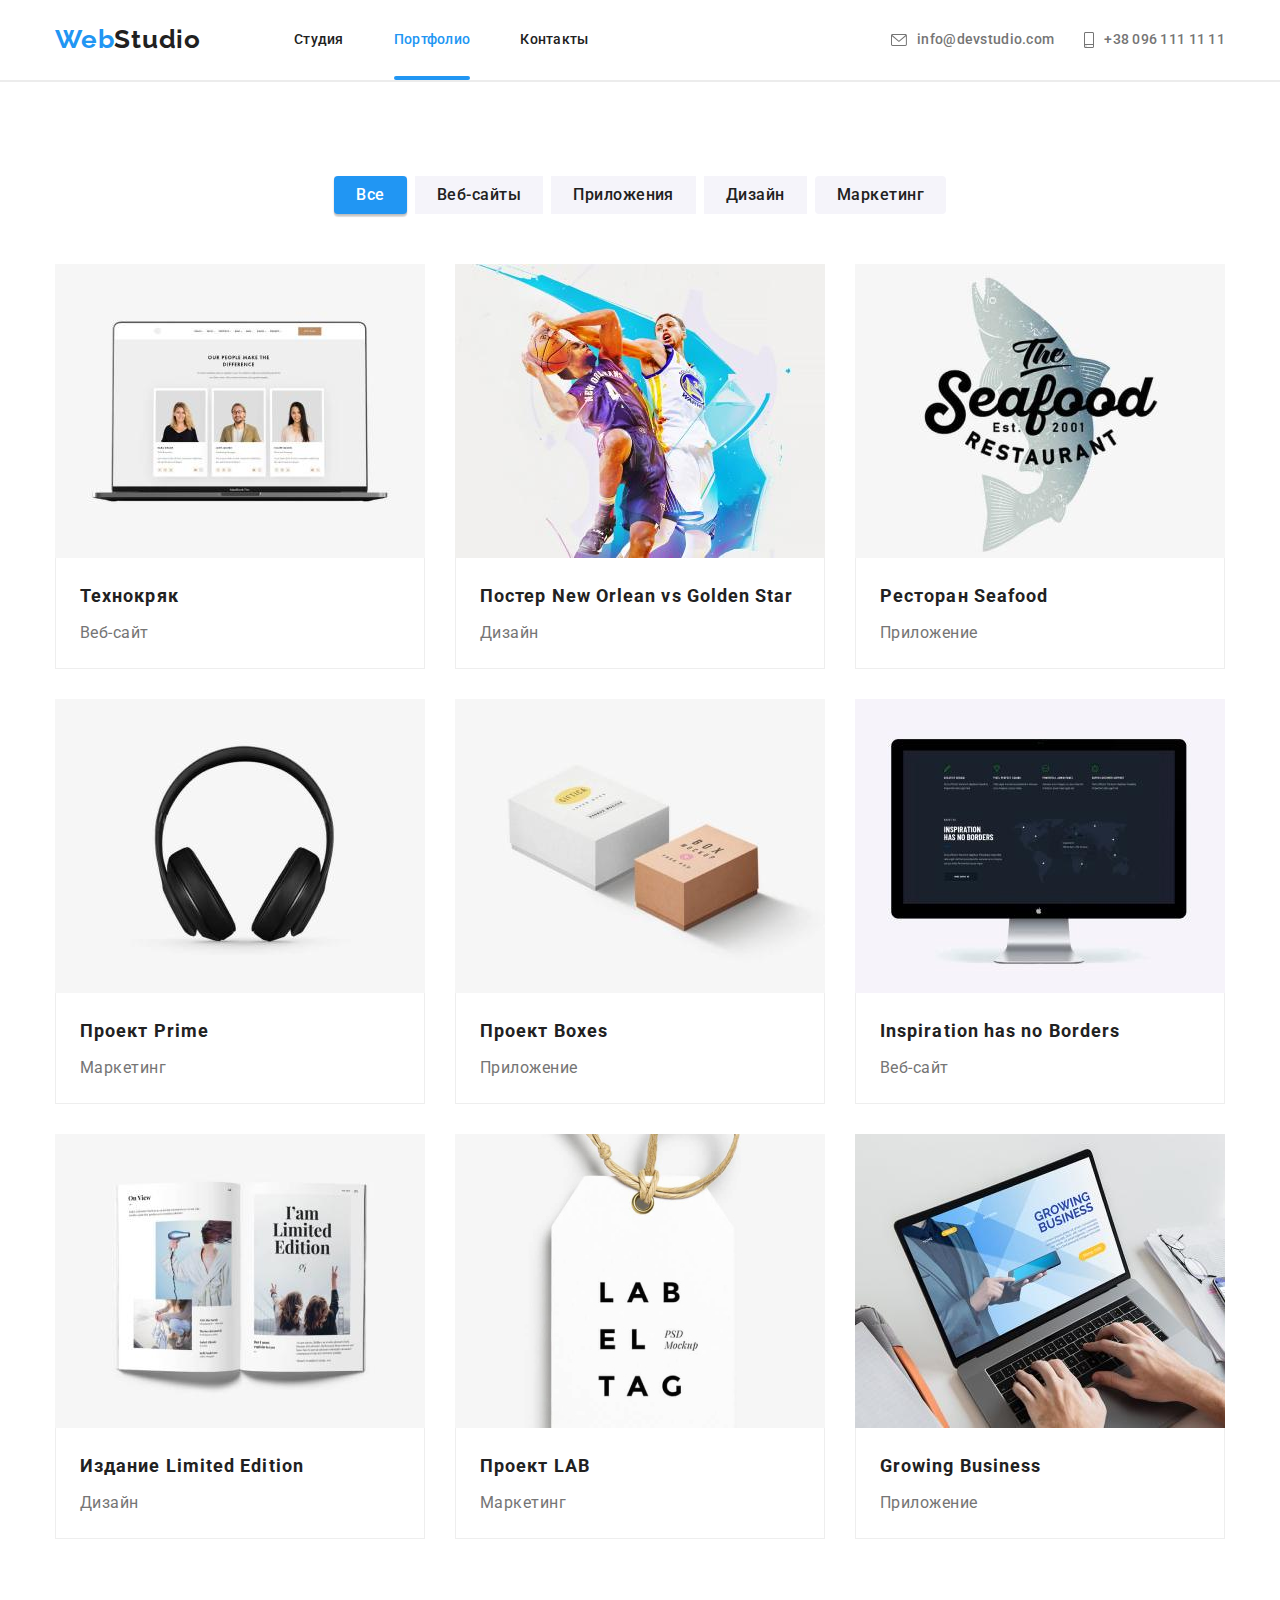
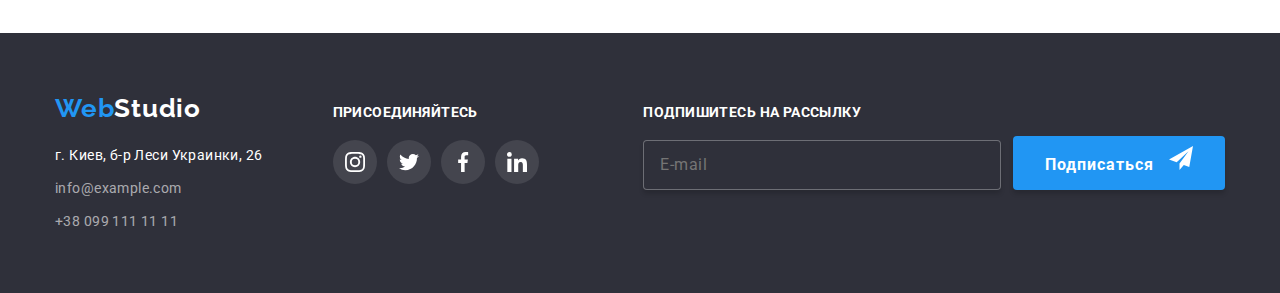
==== portfolio.html @ b947e4ab "7-5" ====
<!DOCTYPE html>
<html lang="en">
	<head>
		<meta charset="UTF-8" />
		<meta http-equiv="X-UA-Compatible" content="IE=edge" />
		<meta name="viewport" content="width=device-width, initial-scale=1.0" />
		<title>Webstudio</title>
		<link rel="preconnect" href="https://fonts.googleapis.com" />
		<link rel="preconnect" href="https://fonts.gstatic.com" crossorigin />
		<link
			href="https://fonts.googleapis.com/css2?family=Raleway:wght@700&family=Roboto:wght@400;500;700;900&display=swap"
			rel="stylesheet"
		/>
		<link
			rel="stylesheet"
			href="https://cdnjs.cloudflare.com/ajax/libs/modern-normalize/1.1.0/modern-normalize.min.css"
		/>
		<link
		rel="stylesheet"
		href="https://cdnjs.cloudflare.com/ajax/libs/animate.css/4.1.1/animate.min.css"
	  />
	  <link rel="stylesheet" href="./css/main.min.css" />	
	 
	</head>

	<body>
		<header class="header">
			<div class="container main-nav">
				<nav class="menu-nav">
					<a class="logo animate__animated animate__flip" href="">Web<span class="logo-first">Studio</span> </a>
					<ul class="menu">
						<li class="menu-item">
							<a class="menu-link" href="./index.html">Студия</a>
						</li>
						<li class="menu-item">
							<a class="menu-link current" href="./portfolio.html">Портфолио</a>
						</li>
						<li class="menu-item"><a class="menu-link" href="">Контакты</a></li>
					</ul>
				</nav>
				<div class="header-contacts">
					<ul class="contacts">
						<li class="contacts-item">
							<a class="contacts-link" href="mailto:info@devstudio.com">
								<svg class="contacts-link-icon" width="16" height="12">
									<use href="./images/icon.svg#icon-envelope"></use>
								</svg>
								info@devstudio.com
							</a>
						</li>

						<li class="contacts-item icon-smartphone">
							<a class="contacts-link" href="tel:+380961111111">
								<svg class="contacts-link-icon" width="10" height="16">
									<use href="./images/icon.svg#icon-smartphone"></use>
								</svg>
								+38 096 111 11 11</a
							>
						</li>
					</ul>
				</div>
			</div>
		</header>

		<main>
			<section class="section">
				<div class="container">
					<h1 class="visually-hidden">Фильтр и наши работы</h1>

					<ul class="filter">
						<li class="filter-item">
							<button class="filter-button filter-button-current" type="button">
								Все
							</button>
						</li>
						<li class="filter-item">
							<button class="filter-button" type="button">Веб-сайты</button>
						</li>
						<li class="filter-item">
							<button class="filter-button" type="button">Приложения</button>
						</li>
						<li class="filter-item">
							<button class="filter-button" type="button">Дизайн</button>
						</li>
						<li class="filter-item">
							<button class="filter-button" type="button">Маркетинг</button>
						</li>
					</ul>
					<!-- Работы -->
					<ul class="works">
						<li class="works-item">
							<a class="works-link" href="">
								<div class="works-img">
									<img
										src="./images/technocr.jpg"
										alt="notebook"
										width="370"
										height="294"
									/>
									<div class="works-overlay">
										<p class="works-label">
											Технокряк это современная площадка распространения
											коронавируса. Компании используют эту платформу для
											цифрового шпионажа и атак на защищённые сервера
											конкурентов.
										</p>
									</div>
								</div>

								<div class="works-selector">
									<h2 class="works-title" lang="ru">Технокряк</h2>
									<p class="works-text">Веб-сайт</p>
								</div>
							</a>
						</li>

						<li class="works-item">
							<a class="works-link" href="">
								<div class="works-img">
									<img
										src="./images/poster.jpg"
										alt="notebook"
										width="370"
										height="294"
									/>
									<div class="works-overlay">
										<p class="works-label">
											Технокряк это современная площадка распространения
											коронавируса. Компании используют эту платформу для
											цифрового шпионажа и атак на защищённые сервера
											конкурентов.
										</p>
									</div>
								</div>
								<div class="works-selector">
									<h2 class="works-title">Постер New Orlean vs Golden Star</h2>
									<p class="works-text" lang="ru">Дизайн</p>
								</div>
							</a>
						</li>

						<li class="works-item">
							<a class="works-link" href="">
								<div class="works-img">
									<img
										src="./images/restoran.jpg"
										alt="notebook"
										width="370"
										height="294"
									/>
									<div class="works-overlay">
										<p class="works-label">
											Технокряк это современная площадка распространения
											коронавируса. Компании используют эту платформу для
											цифрового шпионажа и атак на защищённые сервера
											конкурентов.
										</p>
									</div>
								</div>
								<div class="works-selector">
									<h2 class="works-title">Ресторан Seafood</h2>
									<p class="works-text">Приложение</p>
								</div>
							</a>
						</li>

						<li class="works-item">
							<a class="works-link" href="">
								<div class="works-img">
									<img
										src="./images/prime.jpg"
										alt="notebook"
										width="370"
										height="294"
									/>
									<div class="works-overlay">
										<p class="works-label">
											Технокряк это современная площадка распространения
											коронавируса. Компании используют эту платформу для
											цифрового шпионажа и атак на защищённые сервера
											конкурентов.
										</p>
									</div>
								</div>
								<div class="works-selector">
									<h2 class="works-title">Проект Prime</h2>
									<p class="works-text">Маркетинг</p>
								</div>
							</a>
						</li>

						<li class="works-item">
							<a class="works-link" href="">
								<div class="works-img">
									<img
										src="./images/boxes.jpg"
										alt="notebook"
										width="370"
										height="294"
									/>
									<div class="works-overlay">
										<p class="works-label">
											Технокряк это современная площадка распространения
											коронавируса. Компании используют эту платформу для
											цифрового шпионажа и атак на защищённые сервера
											конкурентов.
										</p>
									</div>
								</div>
								<div class="works-selector">
									<h2 class="works-title">Проект Boxes</h2>
									<p class="works-text">Приложение</p>
								</div>
							</a>
						</li>

						<li class="works-item">
							<a class="works-link" href="">
								<div class="works-img">
									<img
										src="./images/monitor.jpg"
										alt="notebook"
										width="370"
										height="294"
									/>
									<div class="works-overlay">
										<p class="works-label">
											Технокряк это современная площадка распространения
											коронавируса. Компании используют эту платформу для
											цифрового шпионажа и атак на защищённые сервера
											конкурентов.
										</p>
									</div>
								</div>
								<div class="works-selector">
									<h2 class="works-title">Inspiration has no Borders</h2>
									<p class="works-text">Веб-сайт</p>
								</div>
							</a>
						</li>

						<li class="works-item">
							<a class="works-link" href="">
								<div class="works-img">
									<img
										src="./images/book.jpg"
										alt="notebook"
										width="370"
										height="294"
									/>
									<div class="works-overlay">
										<p class="works-label">
											Технокряк это современная площадка распространения
											коронавируса. Компании используют эту платформу для
											цифрового шпионажа и атак на защищённые сервера
											конкурентов.
										</p>
									</div>
								</div>
								<div class="works-selector">
									<h2 class="works-title">Издание Limited Edition</h2>
									<p class="works-text">Дизайн</p>
								</div>
							</a>
						</li>

						<li class="works-item">
							<a class="works-link" href="">
								<div class="works-img">
									<img
										src="./images/lab1.jpg"
										alt="notebook"
										width="370"
										height="294"
									/>
									<div class="works-overlay">
										<p class="works-label">
											Технокряк это современная площадка распространения
											коронавируса. Компании используют эту платформу для
											цифрового шпионажа и атак на защищённые сервера
											конкурентов.
										</p>
									</div>
								</div>
								<div class="works-selector">
									<h2 class="works-title">Проект LAB</h2>
									<p class="works-text" lang="ru">Маркетинг</p>
								</div>
							</a>
						</li>

						<li class="works-item">
							<a class="works-link" href="">
								<div class="works-img">
									<img
										src="./images/laptop.jpg"
										alt="notebook"
										width="370"
										height="294"
									/>
									<div class="works-overlay">
										<p class="works-label">
											Технокряк это современная площадка распространения
											коронавируса. Компании используют эту платформу для
											цифрового шпионажа и атак на защищённые сервера
											конкурентов.
										</p>
									</div>
								</div>
								<div class="works-selector">
									<h2 class="works-title">Growing Business</h2>
									<p class="works-text">Приложение</p>
								</div>
							</a>
						</li>
					</ul>
				</div>
			</section>
		</main>
		<!-- Футер -->
		<footer class="footer">
			<div class="container footer-main">
				
					<div class="footer-address">
						<a class="logo" href=""
							>Web<span class="logo-second">Studio</span></a
						>
						<address class="address">
						<ul class="footer-nav">
							<li class="footer-nav-item">
								<a
									class="footer-nav-link"
									href="https://goo.gl/maps/Tve16uMiMmE9oABs9"
									target="_blank"
									rel="noopener noreferrer"
									lang="ru"
								>
									г. Киев, б-р Леси Украинки, 26
								</a>
							</li>
							<li class="footer-nav-item">
								<a class="footer-nav-links" href="mailto:info@example.com"
									>info@example.com</a
								>
							</li>
							<li class="footer-nav-item">
								<a class="footer-nav-links" href="tel:+380991111111"
									>+38 099 111 11 11</a
								>
							</li>
						</ul>
					</address>

					</div>
					<div>
						<p class="join-title">присоединяйтесь</p>
						<ul class="join">
							<li class="social-item">
								<a class="social-link social-link-inversed" href="#instagram">
									<svg class="social-icon" width="20" height="20">
										<use href="./images/icon.svg#icon-instagram"></use>
									</svg>
								</a>
							</li>
							<li class="social-item">
								<a class="social-link social-link-inversed" href="#twitter">
									<svg class="social-icon" width="20" height="20">
										<use href="./images/icon.svg#icon-twitter"></use>
									</svg>
								</a>
							</li>
							<li class="social-item">
								<a class="social-link social-link-inversed" href="#facebook">
									<svg class="social-icon" width="20" height="20">
										<use href="./images/icon.svg#icon-facebook"></use>
									</svg>
								</a>
							</li>
							<li class="social-item">
								<a class="social-link social-link-inversed" href="#in">
									<svg class="social-icon" width="20" height="20">
										<use href="./images/icon.svg#icon-in"></use>
									</svg>
								</a>
							</li>
						</ul>
					</div>
				
				<form class="subscribe">
					<label class="subscribe-email">
						<span class="subscribe-title">Подпишитесь на рассылку</span>
						<input class="subscribe-input" type="email" name="subscribe-email" placeholder="E-mail">
					</label>
					<button class="subscribe-button subscribe-btn" type="submit">
						Подписаться
						<svg class="subscribe-icon" width="24" height="24">
							<use href="./images/icon.svg#icon-subscribe"></use>
						</svg>
					</button>
				</form>
			</div>
		</footer>
	</body>
</html>
---- css/main.min.css ----
:root{--primary-text-color: #212121;--back-ground-color: #2196f3;--secondary-text-color: #ffffff;--hero-color: #2f303a;--light-text-color: #757575;--border-line-color: #ececec;--footer-background-color: rgba(255, 255, 255, 0.6);--command-fon: #f5f4fa;--button-submit-color: #188ce8;--works-bg-color: #eeeeee;--icon-border-color: #afb1b8;--classes-background: rgba(47, 48, 58, 0.8);--works-bgc: rgba(33, 150, 243, 0.9);--transition-time: 1000ms;--transition-function: cubic-bezier(0.4, 0, 0.2, 1)}h1,h2,h3,h4,h5,h6,p{margin:0}ul{margin:0;padding:0;list-style:none}img{display:block;height:auto;max-width:100%}.container{margin:0 auto;width:1200px;padding-left:15px;padding-right:15px}body{font-family:"Roboto", sans-serif;color:var(--primary-text-color);background-color:var(--secondary-text-color)}a{text-decoration:none}.visually-hidden{margin-top:0;position:absolute;clip:rect(1px, 1px, 1px, 1px);padding:0;border:0;height:1px;width:1px;overflow:hidden}.section{padding-top:94px;padding-bottom:94px}.hero-button,.filter-button,.backdrop-btn-close,.submit-button,.subscribe-button{margin:0 auto;text-align:center;border-radius:4px;border:0;background-color:var(--back-ground-color);color:var(--secondary-text-color);cursor:pointer}.main-nav,.menu-nav,.menu,.contacts,.benefits,.classes-item,.command-name,.filter,.clients-permanent,.social,.join{display:flex;align-items:center}.logo{font-family:Raleway;font-weight:700;font-size:26px;line-height:1.2;letter-spacing:0.03em;color:var(--back-ground-color);font-style:normal}.logo-first{color:var(--primary-text-color)}.logo-second{color:var(--secondary-text-color)}.filter{justify-content:center;margin-bottom:50px}.filter-item:not(:last-child){margin-right:8px;background-color:var(--command-fon)}.filter-button{text-align:center;min-width:73px;background-color:var(--command-fon);padding:6px 22px;font-weight:500;font-size:16px;line-height:1.63;letter-spacing:0.03em;color:var(--primary-text-color);text-transform:none;cursor:pointer;border:none;transition:box-shadow var(--transition-time) var(--transition-function),color var(--transition-time) var(--transition-function),background-color var(--transition-time) var(--transition-function)}.filter-button:hover,.filter-button:focus{background-color:var(--back-ground-color);color:var(--secondary-text-color);box-shadow:0px 3px 1px rgba(0,0,0,0.1),0px 1px 2px rgba(0,0,0,0.08),0px 2px 2px rgba(0,0,0,0.12)}.filter-button-current{background-color:var(--back-ground-color);color:var(--secondary-text-color);box-shadow:0px 3px 1px rgba(0,0,0,0.1),0px 1px 2px rgba(0,0,0,0.08),0px 2px 2px rgba(0,0,0,0.12)}.header{background-color:var(--secondary-text-color);border-bottom:2px solid var(--border-line-color)}.header-contacts{margin-left:auto}.menu{margin-left:93px}.contacts-item .contacts-link-icon{margin-right:10px;fill:currentColor}.contacts-link{display:flex;align-items:center;padding:32px 0px;transition:color var(--transition-time) var(--transition-function)}.menu-link{display:block;padding-top:32px;padding-bottom:32px;font-weight:500;font-size:14px;line-height:1.14;letter-spacing:0.02em;color:var(--primary-text-color);transition:color var(--transition-time) var(--transition-function)}.menu-item:not(:last-child){margin-right:50px}.contacts .contacts-item:not(:last-child){margin-right:30px}.contacts-link{font-weight:500;font-size:14px;line-height:1.14;letter-spacing:0.02em;color:var(--light-text-color);transition:color var(--transition-time) var(--transition-function)}.menu-link.current{color:var(--back-ground-color)}.menu-link{position:relative}.current::after{content:"";display:block;width:100%;height:4px;position:absolute;left:0;bottom:0;background-color:var(--back-ground-color)}.menu-link::after{display:block;border-radius:2px}.menu-link:hover,.menu-link:focus,.contacts .contacts-link:hover,.contacts .contacts-link:focus{color:var(--back-ground-color)}.hero{max-width:1600px;height:600px;padding-top:200px;padding-bottom:200px;text-align:center;background-position:center;margin-right:auto;background-size:cover;background-repeat:no-repeat;background-color:var(--hero-color);background-image:linear-gradient(to right, rgba(47,48,58,0.4), rgba(47,48,58,0.4)),url(../images/hero.jpg)}.hero-title{font-weight:900;font-size:44px;margin-left:auto;margin-right:auto;line-height:1.36;letter-spacing:0.06em;color:var(--secondary-text-color);margin-bottom:30px}.hero-button{display:inline-block;padding:10px 32px;min-width:200px;border-radius:4px;text-align:center;font-weight:700;font-size:16px;line-height:1.87;letter-spacing:0.06em;background-color:var(--back-ground-color);color:var(--secondary-text-color);box-shadow:0px 4px 4px rgba(0,0,0,0.15);transition:background-color var(--transition-time) var(--transition-function)}.hero-button:hover,.hero-button:focus{background-color:var(--button-submit-color)}.benefits-title{font-weight:700;font-size:14px;line-height:1.14;letter-spacing:0.03em;color:var(--primary-text-color);text-transform:uppercase}.benefits-text{margin-top:10px;margin-bottom:0;font-size:14px;line-height:1.71;letter-spacing:0.03em;color:var(--light-text-color)}.benefits-image{display:flex;justify-content:center;align-items:center;margin-bottom:30px;height:120px;background-color:var(--command-fon);border-radius:4px}.benefits .benefits-item:not(:last-child){margin-right:30px}.classes{margin-bottom:50px;margin-top:0;font-weight:700;font-size:36px;line-height:1.16;letter-spacing:0.03em;text-align:center}.classes-tumb{position:relative;display:flex}.classes-tumb::before{content:"";display:block;position:absolute;left:0;bottom:0;width:100%;height:70px;background:var(--classes-background)}.classes-label{position:absolute;left:50%;bottom:27px;width:100%;font-weight:700;font-size:14px;line-height:1.14;text-align:center;letter-spacing:0.03em;color:var(--secondary-text-color);transform:translate(-50%, 0);text-transform:uppercase}.classes-img:not(:last-child){margin-right:30px}.commands{background-color:var(--command-fon)}.command-img{box-shadow:0px 1px 3px rgba(0,0,0,0.12),0px 1px 1px rgba(0,0,0,0.14),0px 2px 1px rgba(0,0,0,0.2);border-radius:0px 0px 4px 4px;background-color:var(--secondary-text-color)}.command,.clients{margin-bottom:50px;margin-top:0;font-weight:700;font-size:36px;line-height:1.16;letter-spacing:0.03em;text-align:center}.command-name-title{margin-top:0;text-align:center;margin-bottom:10px;font-weight:500;font-size:16px;line-height:1.19;letter-spacing:0.03em}.command-name-text{margin-top:0;margin-bottom:16px;text-align:center;font-size:16px;line-height:1.19;letter-spacing:0.03em;color:var(--light-text-color)}.command-selector{padding-bottom:30px;padding-top:30px}.command-img:not(:last-child){margin-right:30px}.works-title{margin-top:0;margin-bottom:4px;font-weight:700;font-size:18px;line-height:2;letter-spacing:0.06em;color:var(--primary-text-color)}.works-text{margin-top:0;margin-bottom:0;font-size:16px;line-height:1.87;letter-spacing:0.03em;color:var(--light-text-color)}.works-link:hover .works-overlay,.works-link:focus .works-overlay{transform:translateY(0);visibility:visible}.works-label{font-size:18px;line-height:1.55;letter-spacing:0.03em;color:var(--secondary-text-color)}.works-overlay{position:absolute;top:0;left:0;width:100%;height:100%;transform:translateY(100%);visibility:hidden;padding:63px 24px;background-color:var(--works-bgc);transition:transform var(--transition-time) var(--transition-function),visibility var(--transition-time) var(--transition-function)}.works-selector{padding:20px 24px;border-left:1px solid var(--works-bg-color);border-right:1px solid var(--works-bg-color);border-bottom:1px solid var(--works-bg-color)}.works-item{display:flex;width:370px;margin-right:30px;margin-bottom:30px}.works-img{position:relative;overflow:hidden}.works-link{width:100%;height:100%;border-radius:0px 0px 4px 4px;transition:box-shadow var(--transition-time) var(--transition-function)}.works-link:hover,.works-link:focus{box-shadow:0px 1px 1px rgba(0,0,0,0.12),0px 4px 4px rgba(0,0,0,0.06),1px 4px 6px rgba(0,0,0,0.16)}.works-item:nth-child(3n){margin-right:0}.works-item:nth-last-child(-n+3){margin-bottom:0}.works{display:flex;flex-wrap:wrap}.social{justify-content:center}.social-link{display:flex;justify-content:center;align-items:center;fill:var(--secondary-text-color);background-color:rgba(255,255,255,0.1);width:44px;height:44px;border-radius:50%;transition:background-color var(--transition-time) var(--transition-function)}.social-link-inversed{background-color:rgba(255,255,255,0.1);fill:var(--secondary-text-color);transition:background-color var(--transition-time) var(--transition-function)}.social-link-inversed:hover,.social-link-inversed:focus{background-color:var(--back-ground-color)}.social-link:hover,.social-link:focus{background-color:var(--back-ground-color);fill:var(--secondary-text-color)}.social-inversed{background-color:transparent;fill:var(--icon-border-color)}.social-item:not(:last-child){margin-right:10px}.clients-item:not(:last-child){margin-right:30px}.clients{margin-bottom:50px;margin-top:0;font-weight:700;font-size:36px;line-height:1.16;letter-spacing:0.03em;text-align:center}.clients-item{border:1px solid var(--icon-border-color);border-radius:4px;width:170px;height:92px;cursor:pointer}.clients-link{display:flex;align-items:center;justify-content:center;width:100%;height:100%;box-sizing:border-box;cursor:pointer;border:1px solid var(--icon-border-color);border-radius:4px;fill:var(--icon-border-color);transition:border var(--transition-time) var(--transition-function)}.clients-link-icon{width:106px;height:60px;transition:fill var(--transition-time) var(--transition-function)}.clients-link-icon:hover,.clients-link-icon:focus,.clients-link:hover,.clients-link:focus{border-color:var(--back-ground-color);fill:var(--back-ground-color)}.footer{background-color:var(--hero-color);padding-bottom:60px;padding-top:60px}.footer-nav-item:not(:last-child){margin-bottom:9px}.footer-nav-link{font-size:14px;line-height:1.7;letter-spacing:0.03em;color:var(--secondary-text-color)}.footer-nav{font-style:normal;margin-top:20px}.footer-address:not(:last-child){margin-right:70px}.footer-nav-links{font-size:14px;line-height:1.7;letter-spacing:0.03em;color:var(--footer-background-color)}.footer-main{display:flex;align-items:baseline}.address{display:flex;align-items:baseline}.subscribe-title{font-weight:700;font-size:14px;line-height:16px;letter-spacing:0.03em;text-transform:uppercase;color:var(--secondary-text-color);font-style:normal;margin-bottom:20px}.join-title{font-weight:700;font-size:14px;line-height:16px;letter-spacing:0.03em;text-transform:uppercase;color:var(--secondary-text-color);font-style:normal;margin-bottom:20px}.subscribe{display:flex;align-items:flex-end;margin-left:auto}.subscribe-email{display:flex;flex-direction:column;margin-right:12px}.subscribe-input{min-width:358px;height:50px;padding-left:16px;font-size:16px;line-height:1.25;letter-spacing:0.03em;color:rgba(255,255,255,0.6);background-color:var(--hero-color);border:1px solid rgba(255,255,255,0.3);box-shadow:0px 4px 4px rgba(0,0,0,0.15);border-radius:4px;transition:border-color var(--transition-time) var(--transition-function)}.subscribe-input:hover,.subscribe-input:focus{border-color:var(--back-ground-color);outline:0}.subscribe-btn{display:flex;justify-content:center;align-items:center}.subscribe-icon{margin-left:10px}.subscribe-button{display:block;margin-left:auto;margin-right:auto;padding:10px 32px;border-radius:4px;text-align:center;font-weight:700;font-size:16px;line-height:1.87;letter-spacing:0.06em;background-color:var(--back-ground-color);color:var(--secondary-text-color);box-shadow:0px 4px 4px rgba(0,0,0,0.15);transition:background-color var(--transition-time) var(--transition-function)}.subscribe-button:hover,.subscribe-button:focus{background-color:var(--button-submit-color)}.submit-button{display:block;margin-left:auto;margin-right:auto;padding:10px 32px;border-radius:4px;text-align:center;font-weight:700;font-size:16px;line-height:1.87;letter-spacing:0.06em;background-color:var(--back-ground-color);color:var(--secondary-text-color);box-shadow:0px 4px 4px rgba(0,0,0,0.15);transition:background-color var(--transition-time) var(--transition-function)}.submit-button:hover,.submit-button:focus{background-color:var(--button-submit-color)}.backdrop{opacity:1;position:fixed;width:100%;height:100%;top:0;left:0;background:rgba(0,0,0,0.2);transition:opacity var(--transition-time) var(--transition-function)}.backdrop.is-hidden{opacity:0;pointer-events:none}.backdrop-btn-close:hover,.backdrop-btn-close:focus{fill:var(--back-ground-color)}.backdrop-btn-close{display:flex;justify-content:center;align-items:center;position:absolute;top:8px;right:8px;width:30px;height:30px;border-radius:50%;box-sizing:border-box;border:1px solid rgba(0,0,0,0.1);background-color:var(--secondary-text-color);transition:fill var(--transition-time) var(--transition-function)}.modal{position:absolute;transition:transform;top:50%;left:50%;padding:40px;transform:translate(-50%, -50%) scale(1);min-width:528px;min-height:581px;box-shadow:0px 1px 3px rgba(0,0,0,0.12),0px 1px 1px rgba(0,0,0,0.14),0px 2px 1px rgba(0,0,0,0.2);border-radius:4px;background-color:var(--secondary-text-color)}.modal-text{text-align:center;font-weight:700;font-size:20px;line-height:1.15;text-align:center;letter-spacing:0.03em;margin-bottom:12px}.form-field{display:flex;flex-direction:column;position:relative;margin-bottom:10px}.form-label{font-size:12px;line-height:1.16;letter-spacing:0.01em;color:var(--light-text-color)}.form-input{margin:0;padding:12px 42px;height:40px;border:1px solid rgba(33,33,33,0.2);box-sizing:border-box;border-radius:4px;position:relative;cursor:pointer;outline:none;transition:border-color var(--transition-time) var(--transition-function);transition:border-color var(--transition-time) var(--transition-function)}.form-input:focus+.form-icon{fill:var(--back-ground-color)}.form-input:focus{border-color:var(--back-ground-color)}.form-field label{margin-bottom:4px}.form-icon{position:absolute;top:30px;left:15px;transition:fill var(--transition-time) var(--transition-function)}.textarea{border:1px solid rgba(33,33,33,0.2);box-sizing:border-box;border-radius:4px;padding:12px 16px;resize:none;cursor:pointer;outline:none;transition:border-color var(--transition-time) var(--transition-function)}.textarea::placeholder{font-weight:400;font-size:12px;line-height:1.16;letter-spacing:0.01em;color:rgba(117,117,117,0.5)}.textarea:hover,.textarea:focus{border-color:var(--back-ground-color)}.checkbox{display:flex;align-items:center;justify-content:center;position:absolute}.checkbox-label-text{margin:0;font-size:14px;line-height:1.71;letter-spacing:0.03em;color:var(--light-text-color)}.checkbox-label-link{color:var(--back-ground-color);cursor:pointer;margin:0;text-decoration:underline}.checkbox-label-icon{content:'';display:inline-block;width:16px;height:15px;background-color:var(--secondary-text-color);border-radius:2px;border:2px solid var(--primary-text-color)}.checkbox-label{display:flex;justify-content:center;align-items:center;cursor:pointer;margin-bottom:30px}.checkbox-label-icon{display:inline-block;width:16px;height:15px;margin-right:7px;transition:background-color var(--transition-time) var(--transition-function)}.checkbox-label-input:checked+.checkbox-label-icon{border-radius:2px;background-image:url(../images/icon-check.svg);background-size:contain;background-color:var(--back-ground-color);fill:var(--back-ground-color);display:flex;align-items:center;justify-content:center;border-color:var(--back-ground-color)}.checkbox-label-link{color:var(--back-ground-color);text-decoration:underline}
/*# sourceMappingURL=main.min.css.map */
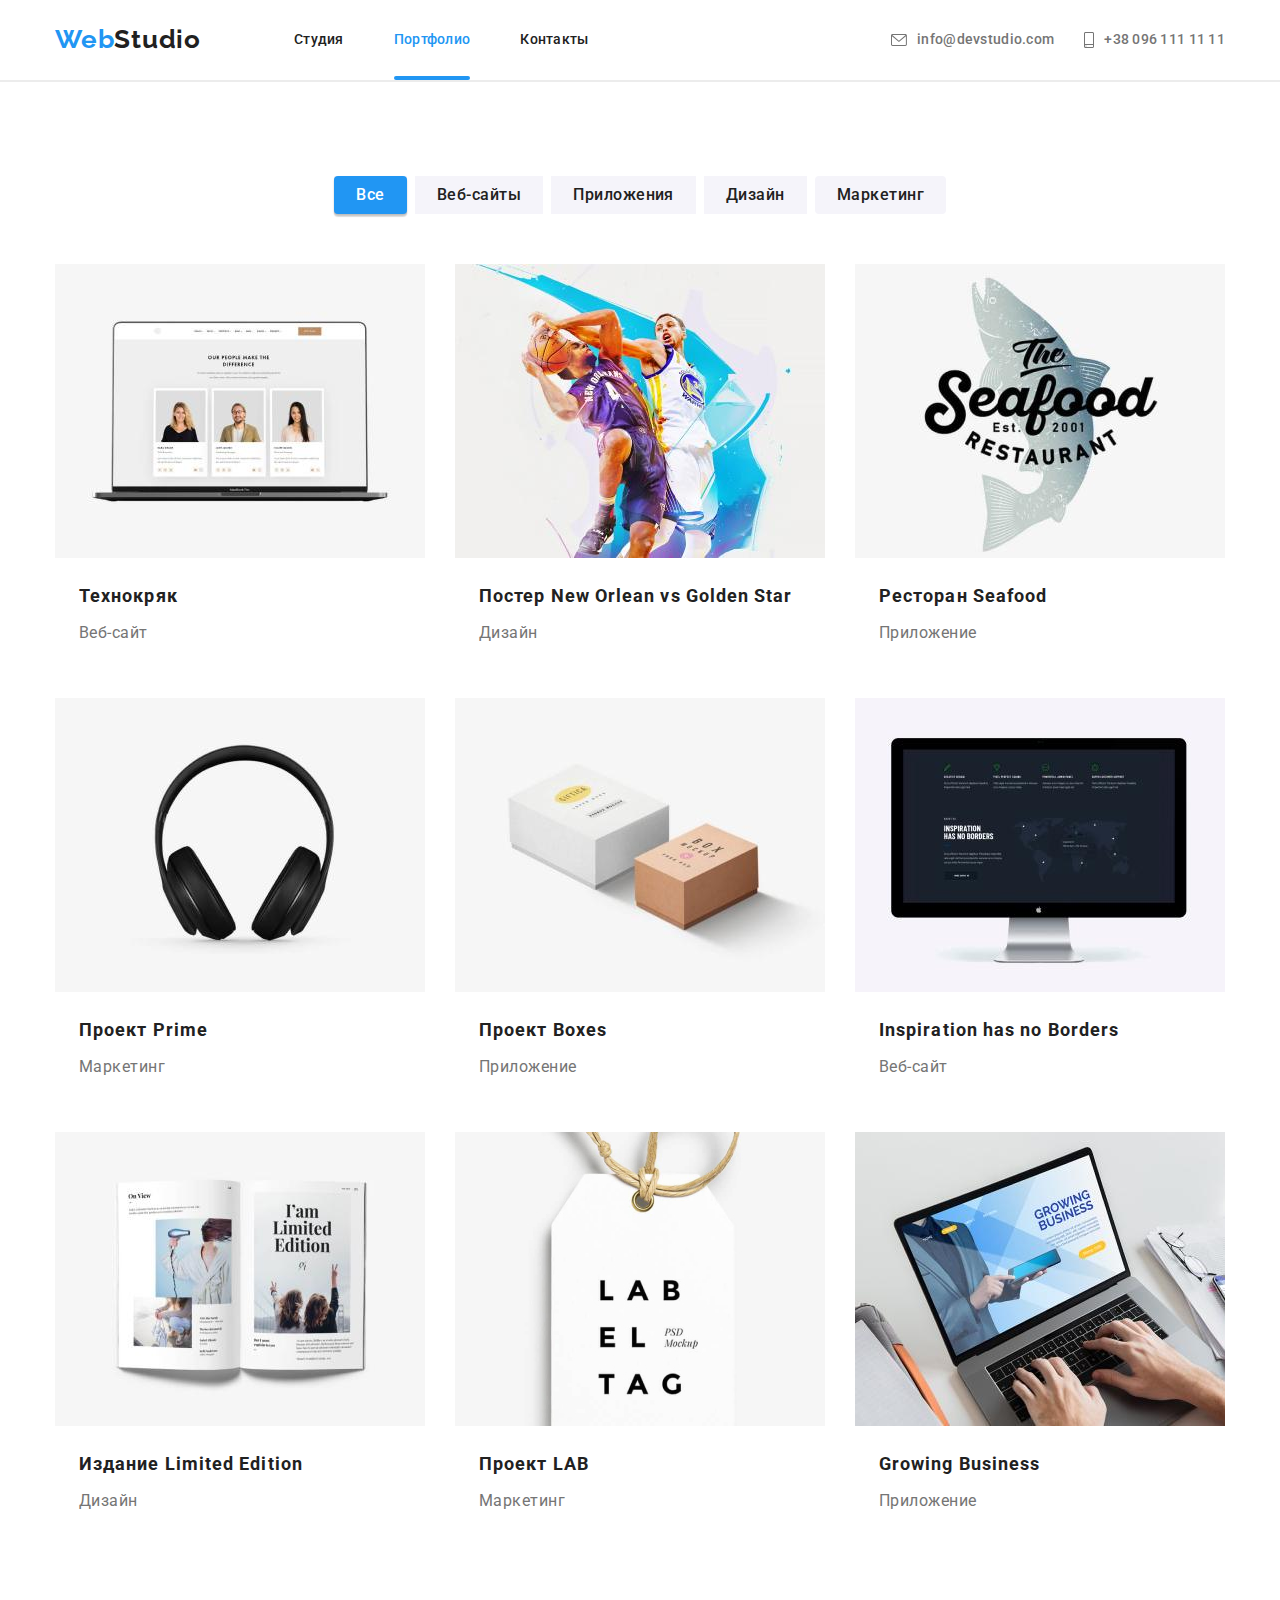
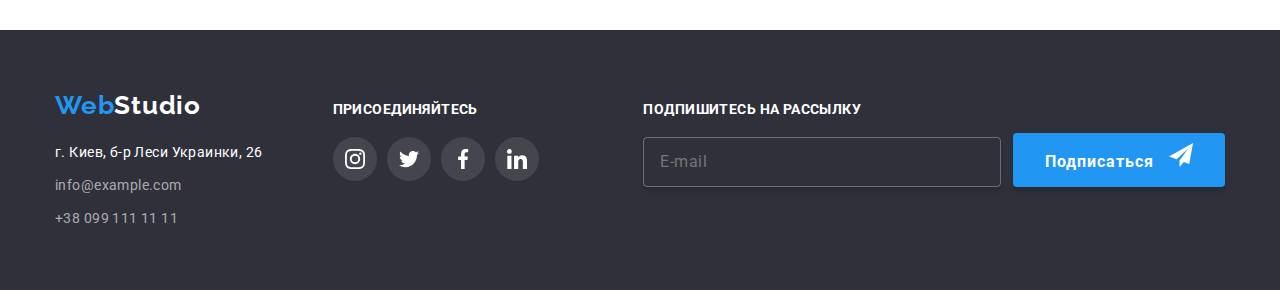
==== commit 2b9b6b75: "8-2" ====
--- a/portfolio.html
+++ b/portfolio.html
@@ -27,7 +27,7 @@
 		<header class="header">
 			<div class="container main-nav">
 				<nav class="menu-nav">
-					<a class="logo animate__animated animate__flip" href="">Web<span class="logo-first">Studio</span> </a>
+					<a class="logo animate__animated animate__flip" href="">Web<span class="logo__header">Studio</span> </a>
 					<ul class="menu">
 						<li class="menu-item">
 							<a class="menu-link" href="./index.html">Студия</a>
@@ -58,6 +58,7 @@
 							>
 						</li>
 					</ul>
+			
 				</div>
 			</div>
 		</header>
@@ -65,25 +66,25 @@
 		<main>
 			<section class="section">
 				<div class="container">
-					<h1 class="visually-hidden">Фильтр и наши работы</h1>
+					<h1 class="visually__hidden">Фильтр и наши работы</h1>
 
 					<ul class="filter">
-						<li class="filter-item">
-							<button class="filter-button filter-button-current" type="button">
+						<li class="filter__item">
+							<button class="filter__button filter__button--current" type="button">
 								Все
 							</button>
 						</li>
-						<li class="filter-item">
-							<button class="filter-button" type="button">Веб-сайты</button>
-						</li>
-						<li class="filter-item">
-							<button class="filter-button" type="button">Приложения</button>
-						</li>
-						<li class="filter-item">
-							<button class="filter-button" type="button">Дизайн</button>
-						</li>
-						<li class="filter-item">
-							<button class="filter-button" type="button">Маркетинг</button>
+						<li class="filter__item">
+							<button class="filter__button" type="button">Веб-сайты</button>
+						</li>
+						<li class="filter__item">
+							<button class="filter__button" type="button">Приложения</button>
+						</li>
+						<li class="filter__item">
+							<button class="filter__button" type="button">Дизайн</button>
+						</li>
+						<li class="filter__item">
+							<button class="filter__button" type="button">Маркетинг</button>
 						</li>
 					</ul>
 					<!-- Работы -->
@@ -323,7 +324,7 @@
 				
 					<div class="footer-address">
 						<a class="logo" href=""
-							>Web<span class="logo-second">Studio</span></a
+							>Web<span class="logo__footer">Studio</span></a
 						>
 						<address class="address">
 						<ul class="footer-nav">
@@ -391,7 +392,7 @@
 						<span class="subscribe-title">Подпишитесь на рассылку</span>
 						<input class="subscribe-input" type="email" name="subscribe-email" placeholder="E-mail">
 					</label>
-					<button class="subscribe-button subscribe-btn" type="submit">
+					<button class="subscribe__button subscribe__btn" type="submit">
 						Подписаться
 						<svg class="subscribe-icon" width="24" height="24">
 							<use href="./images/icon.svg#icon-subscribe"></use>
--- a/css/main.min.css
+++ b/css/main.min.css
@@ -1,2 +1,2 @@
-:root{--primary-text-color: #212121;--back-ground-color: #2196f3;--secondary-text-color: #ffffff;--hero-color: #2f303a;--light-text-color: #757575;--border-line-color: #ececec;--footer-background-color: rgba(255, 255, 255, 0.6);--command-fon: #f5f4fa;--button-submit-color: #188ce8;--works-bg-color: #eeeeee;--icon-border-color: #afb1b8;--classes-background: rgba(47, 48, 58, 0.8);--works-bgc: rgba(33, 150, 243, 0.9);--transition-time: 1000ms;--transition-function: cubic-bezier(0.4, 0, 0.2, 1)}h1,h2,h3,h4,h5,h6,p{margin:0}ul{margin:0;padding:0;list-style:none}img{display:block;height:auto;max-width:100%}.container{margin:0 auto;width:1200px;padding-left:15px;padding-right:15px}body{font-family:"Roboto", sans-serif;color:var(--primary-text-color);background-color:var(--secondary-text-color)}a{text-decoration:none}.visually-hidden{margin-top:0;position:absolute;clip:rect(1px, 1px, 1px, 1px);padding:0;border:0;height:1px;width:1px;overflow:hidden}.section{padding-top:94px;padding-bottom:94px}.hero-button,.filter-button,.backdrop-btn-close,.submit-button,.subscribe-button{margin:0 auto;text-align:center;border-radius:4px;border:0;background-color:var(--back-ground-color);color:var(--secondary-text-color);cursor:pointer}.main-nav,.menu-nav,.menu,.contacts,.benefits,.classes-item,.command-name,.filter,.clients-permanent,.social,.join{display:flex;align-items:center}.logo{font-family:Raleway;font-weight:700;font-size:26px;line-height:1.2;letter-spacing:0.03em;color:var(--back-ground-color);font-style:normal}.logo-first{color:var(--primary-text-color)}.logo-second{color:var(--secondary-text-color)}.filter{justify-content:center;margin-bottom:50px}.filter-item:not(:last-child){margin-right:8px;background-color:var(--command-fon)}.filter-button{text-align:center;min-width:73px;background-color:var(--command-fon);padding:6px 22px;font-weight:500;font-size:16px;line-height:1.63;letter-spacing:0.03em;color:var(--primary-text-color);text-transform:none;cursor:pointer;border:none;transition:box-shadow var(--transition-time) var(--transition-function),color var(--transition-time) var(--transition-function),background-color var(--transition-time) var(--transition-function)}.filter-button:hover,.filter-button:focus{background-color:var(--back-ground-color);color:var(--secondary-text-color);box-shadow:0px 3px 1px rgba(0,0,0,0.1),0px 1px 2px rgba(0,0,0,0.08),0px 2px 2px rgba(0,0,0,0.12)}.filter-button-current{background-color:var(--back-ground-color);color:var(--secondary-text-color);box-shadow:0px 3px 1px rgba(0,0,0,0.1),0px 1px 2px rgba(0,0,0,0.08),0px 2px 2px rgba(0,0,0,0.12)}.header{background-color:var(--secondary-text-color);border-bottom:2px solid var(--border-line-color)}.header-contacts{margin-left:auto}.menu{margin-left:93px}.contacts-item .contacts-link-icon{margin-right:10px;fill:currentColor}.contacts-link{display:flex;align-items:center;padding:32px 0px;transition:color var(--transition-time) var(--transition-function)}.menu-link{display:block;padding-top:32px;padding-bottom:32px;font-weight:500;font-size:14px;line-height:1.14;letter-spacing:0.02em;color:var(--primary-text-color);transition:color var(--transition-time) var(--transition-function)}.menu-item:not(:last-child){margin-right:50px}.contacts .contacts-item:not(:last-child){margin-right:30px}.contacts-link{font-weight:500;font-size:14px;line-height:1.14;letter-spacing:0.02em;color:var(--light-text-color);transition:color var(--transition-time) var(--transition-function)}.menu-link.current{color:var(--back-ground-color)}.menu-link{position:relative}.current::after{content:"";display:block;width:100%;height:4px;position:absolute;left:0;bottom:0;background-color:var(--back-ground-color)}.menu-link::after{display:block;border-radius:2px}.menu-link:hover,.menu-link:focus,.contacts .contacts-link:hover,.contacts .contacts-link:focus{color:var(--back-ground-color)}.hero{max-width:1600px;height:600px;padding-top:200px;padding-bottom:200px;text-align:center;background-position:center;margin-right:auto;background-size:cover;background-repeat:no-repeat;background-color:var(--hero-color);background-image:linear-gradient(to right, rgba(47,48,58,0.4), rgba(47,48,58,0.4)),url(../images/hero.jpg)}.hero-title{font-weight:900;font-size:44px;margin-left:auto;margin-right:auto;line-height:1.36;letter-spacing:0.06em;color:var(--secondary-text-color);margin-bottom:30px}.hero-button{display:inline-block;padding:10px 32px;min-width:200px;border-radius:4px;text-align:center;font-weight:700;font-size:16px;line-height:1.87;letter-spacing:0.06em;background-color:var(--back-ground-color);color:var(--secondary-text-color);box-shadow:0px 4px 4px rgba(0,0,0,0.15);transition:background-color var(--transition-time) var(--transition-function)}.hero-button:hover,.hero-button:focus{background-color:var(--button-submit-color)}.benefits-title{font-weight:700;font-size:14px;line-height:1.14;letter-spacing:0.03em;color:var(--primary-text-color);text-transform:uppercase}.benefits-text{margin-top:10px;margin-bottom:0;font-size:14px;line-height:1.71;letter-spacing:0.03em;color:var(--light-text-color)}.benefits-image{display:flex;justify-content:center;align-items:center;margin-bottom:30px;height:120px;background-color:var(--command-fon);border-radius:4px}.benefits .benefits-item:not(:last-child){margin-right:30px}.classes{margin-bottom:50px;margin-top:0;font-weight:700;font-size:36px;line-height:1.16;letter-spacing:0.03em;text-align:center}.classes-tumb{position:relative;display:flex}.classes-tumb::before{content:"";display:block;position:absolute;left:0;bottom:0;width:100%;height:70px;background:var(--classes-background)}.classes-label{position:absolute;left:50%;bottom:27px;width:100%;font-weight:700;font-size:14px;line-height:1.14;text-align:center;letter-spacing:0.03em;color:var(--secondary-text-color);transform:translate(-50%, 0);text-transform:uppercase}.classes-img:not(:last-child){margin-right:30px}.commands{background-color:var(--command-fon)}.command-img{box-shadow:0px 1px 3px rgba(0,0,0,0.12),0px 1px 1px rgba(0,0,0,0.14),0px 2px 1px rgba(0,0,0,0.2);border-radius:0px 0px 4px 4px;background-color:var(--secondary-text-color)}.command,.clients{margin-bottom:50px;margin-top:0;font-weight:700;font-size:36px;line-height:1.16;letter-spacing:0.03em;text-align:center}.command-name-title{margin-top:0;text-align:center;margin-bottom:10px;font-weight:500;font-size:16px;line-height:1.19;letter-spacing:0.03em}.command-name-text{margin-top:0;margin-bottom:16px;text-align:center;font-size:16px;line-height:1.19;letter-spacing:0.03em;color:var(--light-text-color)}.command-selector{padding-bottom:30px;padding-top:30px}.command-img:not(:last-child){margin-right:30px}.works-title{margin-top:0;margin-bottom:4px;font-weight:700;font-size:18px;line-height:2;letter-spacing:0.06em;color:var(--primary-text-color)}.works-text{margin-top:0;margin-bottom:0;font-size:16px;line-height:1.87;letter-spacing:0.03em;color:var(--light-text-color)}.works-link:hover .works-overlay,.works-link:focus .works-overlay{transform:translateY(0);visibility:visible}.works-label{font-size:18px;line-height:1.55;letter-spacing:0.03em;color:var(--secondary-text-color)}.works-overlay{position:absolute;top:0;left:0;width:100%;height:100%;transform:translateY(100%);visibility:hidden;padding:63px 24px;background-color:var(--works-bgc);transition:transform var(--transition-time) var(--transition-function),visibility var(--transition-time) var(--transition-function)}.works-selector{padding:20px 24px;border-left:1px solid var(--works-bg-color);border-right:1px solid var(--works-bg-color);border-bottom:1px solid var(--works-bg-color)}.works-item{display:flex;width:370px;margin-right:30px;margin-bottom:30px}.works-img{position:relative;overflow:hidden}.works-link{width:100%;height:100%;border-radius:0px 0px 4px 4px;transition:box-shadow var(--transition-time) var(--transition-function)}.works-link:hover,.works-link:focus{box-shadow:0px 1px 1px rgba(0,0,0,0.12),0px 4px 4px rgba(0,0,0,0.06),1px 4px 6px rgba(0,0,0,0.16)}.works-item:nth-child(3n){margin-right:0}.works-item:nth-last-child(-n+3){margin-bottom:0}.works{display:flex;flex-wrap:wrap}.social{justify-content:center}.social-link{display:flex;justify-content:center;align-items:center;fill:var(--secondary-text-color);background-color:rgba(255,255,255,0.1);width:44px;height:44px;border-radius:50%;transition:background-color var(--transition-time) var(--transition-function)}.social-link-inversed{background-color:rgba(255,255,255,0.1);fill:var(--secondary-text-color);transition:background-color var(--transition-time) var(--transition-function)}.social-link-inversed:hover,.social-link-inversed:focus{background-color:var(--back-ground-color)}.social-link:hover,.social-link:focus{background-color:var(--back-ground-color);fill:var(--secondary-text-color)}.social-inversed{background-color:transparent;fill:var(--icon-border-color)}.social-item:not(:last-child){margin-right:10px}.clients-item:not(:last-child){margin-right:30px}.clients{margin-bottom:50px;margin-top:0;font-weight:700;font-size:36px;line-height:1.16;letter-spacing:0.03em;text-align:center}.clients-item{border:1px solid var(--icon-border-color);border-radius:4px;width:170px;height:92px;cursor:pointer}.clients-link{display:flex;align-items:center;justify-content:center;width:100%;height:100%;box-sizing:border-box;cursor:pointer;border:1px solid var(--icon-border-color);border-radius:4px;fill:var(--icon-border-color);transition:border var(--transition-time) var(--transition-function)}.clients-link-icon{width:106px;height:60px;transition:fill var(--transition-time) var(--transition-function)}.clients-link-icon:hover,.clients-link-icon:focus,.clients-link:hover,.clients-link:focus{border-color:var(--back-ground-color);fill:var(--back-ground-color)}.footer{background-color:var(--hero-color);padding-bottom:60px;padding-top:60px}.footer-nav-item:not(:last-child){margin-bottom:9px}.footer-nav-link{font-size:14px;line-height:1.7;letter-spacing:0.03em;color:var(--secondary-text-color)}.footer-nav{font-style:normal;margin-top:20px}.footer-address:not(:last-child){margin-right:70px}.footer-nav-links{font-size:14px;line-height:1.7;letter-spacing:0.03em;color:var(--footer-background-color)}.footer-main{display:flex;align-items:baseline}.address{display:flex;align-items:baseline}.subscribe-title{font-weight:700;font-size:14px;line-height:16px;letter-spacing:0.03em;text-transform:uppercase;color:var(--secondary-text-color);font-style:normal;margin-bottom:20px}.join-title{font-weight:700;font-size:14px;line-height:16px;letter-spacing:0.03em;text-transform:uppercase;color:var(--secondary-text-color);font-style:normal;margin-bottom:20px}.subscribe{display:flex;align-items:flex-end;margin-left:auto}.subscribe-email{display:flex;flex-direction:column;margin-right:12px}.subscribe-input{min-width:358px;height:50px;padding-left:16px;font-size:16px;line-height:1.25;letter-spacing:0.03em;color:rgba(255,255,255,0.6);background-color:var(--hero-color);border:1px solid rgba(255,255,255,0.3);box-shadow:0px 4px 4px rgba(0,0,0,0.15);border-radius:4px;transition:border-color var(--transition-time) var(--transition-function)}.subscribe-input:hover,.subscribe-input:focus{border-color:var(--back-ground-color);outline:0}.subscribe-btn{display:flex;justify-content:center;align-items:center}.subscribe-icon{margin-left:10px}.subscribe-button{display:block;margin-left:auto;margin-right:auto;padding:10px 32px;border-radius:4px;text-align:center;font-weight:700;font-size:16px;line-height:1.87;letter-spacing:0.06em;background-color:var(--back-ground-color);color:var(--secondary-text-color);box-shadow:0px 4px 4px rgba(0,0,0,0.15);transition:background-color var(--transition-time) var(--transition-function)}.subscribe-button:hover,.subscribe-button:focus{background-color:var(--button-submit-color)}.submit-button{display:block;margin-left:auto;margin-right:auto;padding:10px 32px;border-radius:4px;text-align:center;font-weight:700;font-size:16px;line-height:1.87;letter-spacing:0.06em;background-color:var(--back-ground-color);color:var(--secondary-text-color);box-shadow:0px 4px 4px rgba(0,0,0,0.15);transition:background-color var(--transition-time) var(--transition-function)}.submit-button:hover,.submit-button:focus{background-color:var(--button-submit-color)}.backdrop{opacity:1;position:fixed;width:100%;height:100%;top:0;left:0;background:rgba(0,0,0,0.2);transition:opacity var(--transition-time) var(--transition-function)}.backdrop.is-hidden{opacity:0;pointer-events:none}.backdrop-btn-close:hover,.backdrop-btn-close:focus{fill:var(--back-ground-color)}.backdrop-btn-close{display:flex;justify-content:center;align-items:center;position:absolute;top:8px;right:8px;width:30px;height:30px;border-radius:50%;box-sizing:border-box;border:1px solid rgba(0,0,0,0.1);background-color:var(--secondary-text-color);transition:fill var(--transition-time) var(--transition-function)}.modal{position:absolute;transition:transform;top:50%;left:50%;padding:40px;transform:translate(-50%, -50%) scale(1);min-width:528px;min-height:581px;box-shadow:0px 1px 3px rgba(0,0,0,0.12),0px 1px 1px rgba(0,0,0,0.14),0px 2px 1px rgba(0,0,0,0.2);border-radius:4px;background-color:var(--secondary-text-color)}.modal-text{text-align:center;font-weight:700;font-size:20px;line-height:1.15;text-align:center;letter-spacing:0.03em;margin-bottom:12px}.form-field{display:flex;flex-direction:column;position:relative;margin-bottom:10px}.form-label{font-size:12px;line-height:1.16;letter-spacing:0.01em;color:var(--light-text-color)}.form-input{margin:0;padding:12px 42px;height:40px;border:1px solid rgba(33,33,33,0.2);box-sizing:border-box;border-radius:4px;position:relative;cursor:pointer;outline:none;transition:border-color var(--transition-time) var(--transition-function);transition:border-color var(--transition-time) var(--transition-function)}.form-input:focus+.form-icon{fill:var(--back-ground-color)}.form-input:focus{border-color:var(--back-ground-color)}.form-field label{margin-bottom:4px}.form-icon{position:absolute;top:30px;left:15px;transition:fill var(--transition-time) var(--transition-function)}.textarea{border:1px solid rgba(33,33,33,0.2);box-sizing:border-box;border-radius:4px;padding:12px 16px;resize:none;cursor:pointer;outline:none;transition:border-color var(--transition-time) var(--transition-function)}.textarea::placeholder{font-weight:400;font-size:12px;line-height:1.16;letter-spacing:0.01em;color:rgba(117,117,117,0.5)}.textarea:hover,.textarea:focus{border-color:var(--back-ground-color)}.checkbox{display:flex;align-items:center;justify-content:center;position:absolute}.checkbox-label-text{margin:0;font-size:14px;line-height:1.71;letter-spacing:0.03em;color:var(--light-text-color)}.checkbox-label-link{color:var(--back-ground-color);cursor:pointer;margin:0;text-decoration:underline}.checkbox-label-icon{content:'';display:inline-block;width:16px;height:15px;background-color:var(--secondary-text-color);border-radius:2px;border:2px solid var(--primary-text-color)}.checkbox-label{display:flex;justify-content:center;align-items:center;cursor:pointer;margin-bottom:30px}.checkbox-label-icon{display:inline-block;width:16px;height:15px;margin-right:7px;transition:background-color var(--transition-time) var(--transition-function)}.checkbox-label-input:checked+.checkbox-label-icon{border-radius:2px;background-image:url(../images/icon-check.svg);background-size:contain;background-color:var(--back-ground-color);fill:var(--back-ground-color);display:flex;align-items:center;justify-content:center;border-color:var(--back-ground-color)}.checkbox-label-link{color:var(--back-ground-color);text-decoration:underline}
+h1,h2,h3,h4,h5,h6,p{margin:0}ul{margin:0;padding:0;list-style:none}img{display:block;height:auto;max-width:100%}.container{margin:0 auto;width:1200px;padding-left:15px;padding-right:15px}body{font-family:"Roboto", sans-serif;color:#212121;background-color:#fff}a{text-decoration:none}.visually__hidden{margin-top:0;position:absolute;clip:rect(1px, 1px, 1px, 1px);padding:0;border:0;height:1px;width:1px;overflow:hidden}.section{padding-top:94px;padding-bottom:94px}.hero__button,.filter__button,.backdrop__btnclose,.submit__button,.subscribe__button{margin:0 auto;text-align:center;border-radius:4px;border:0;background-color:#2196f3;color:#fff;cursor:pointer}.main-nav,.menu-nav,.menu,.contacts,.benefits,.classes-item,.command-name,.filter,.clients-permanent,.social,.join{display:flex;align-items:center}.logo{font-family:Raleway;font-weight:700;font-size:26px;line-height:1.2;letter-spacing:0.03em;color:#2196f3;font-style:normal}.logo__header{color:#212121}.logo__footer{color:#fff}.address{display:flex;align-items:baseline}.subscribe-title,.join-title{font-weight:700;font-size:14px;line-height:16px;letter-spacing:0.03em;text-transform:uppercase;color:#fff;font-style:normal;margin-bottom:20px}.filter{justify-content:center;margin-bottom:50px}.filter__item:not(:last-child){margin-right:8px;background-color:#f5f4fa}.filter__button{text-align:center;min-width:73px;background-color:#f5f4fa;padding:6px 22px;font-weight:500;font-size:16px;line-height:1.63;letter-spacing:0.03em;color:#212121;text-transform:none;cursor:pointer;border:none;transition:box-shadow 1000ms cubic-bezier(0.4, 0, 0.2, 1),color 1000ms cubic-bezier(0.4, 0, 0.2, 1),background-color 1000ms cubic-bezier(0.4, 0, 0.2, 1)}.filter__button:hover,.filter__button:focus{background-color:#2196f3;color:#fff;box-shadow:0px 3px 1px rgba(0,0,0,0.1),0px 1px 2px rgba(0,0,0,0.08),0px 2px 2px rgba(0,0,0,0.12)}.filter__button--current{border-radius:4px;background-color:#2196f3;color:#fff;box-shadow:0px 3px 1px rgba(0,0,0,0.1),0px 1px 2px rgba(0,0,0,0.08),0px 2px 2px rgba(0,0,0,0.12)}.header{background-color:#fff;border-bottom:2px solid #ececec}.header-contacts{margin-left:auto}.menu{margin-left:93px}.contacts-item .contacts-link-icon{margin-right:10px;fill:currentColor}.contacts-link{display:flex;align-items:center;padding:32px 0px;transition:color 1000ms cubic-bezier(0.4, 0, 0.2, 1)}.menu-link{display:block;padding-top:32px;padding-bottom:32px;font-weight:500;font-size:14px;line-height:1.14;letter-spacing:0.02em;color:#212121;transition:color 1000ms cubic-bezier(0.4, 0, 0.2, 1)}.menu-item:not(:last-child){margin-right:50px}.contacts-item:not(:last-child){margin-right:30px}.contacts-link{font-weight:500;font-size:14px;line-height:1.14;letter-spacing:0.02em;color:#757575;transition:color 1000ms cubic-bezier(0.4, 0, 0.2, 1)}.contacts-link:hover,.contacts-link:focus{color:#2196f3}.menu-link{position:relative}.menu-link.current{color:#2196f3}.menu-link.current::after{content:"";display:block;width:100%;height:4px;position:absolute;left:0;bottom:0;background-color:#2196f3}.menu-link::after{display:block;border-radius:2px}.menu-link:hover,.menu-link:focus{color:#2196f3}.hero{max-width:1600px;height:600px;padding-top:200px;padding-bottom:200px;text-align:center;background-position:center;margin-right:auto;background-size:cover;background-repeat:no-repeat;background-color:#2f303a;background-image:linear-gradient(to right, rgba(47,48,58,0.4), rgba(47,48,58,0.4)),url(../images/hero.jpg)}.hero-title{font-weight:900;font-size:44px;margin-left:auto;margin-right:auto;line-height:1.36;letter-spacing:0.06em;color:#fff;margin-bottom:30px}.hero__button{display:inline-block;padding:10px 32px;min-width:200px;border-radius:4px;text-align:center;font-weight:700;font-size:16px;line-height:1.87;letter-spacing:0.06em;background-color:#2196f3;color:#fff;box-shadow:0px 4px 4px rgba(0,0,0,0.15);transition:background-color 1000ms cubic-bezier(0.4, 0, 0.2, 1)}.hero__button:hover,.hero__button:focus{background-color:#188ce8}.benefits-title{font-weight:700;font-size:14px;line-height:1.14;letter-spacing:0.03em;color:#212121;text-transform:uppercase}.benefits-text{margin-top:10px;margin-bottom:0;font-size:14px;line-height:1.71;letter-spacing:0.03em;color:#757575}.benefits-image{display:flex;justify-content:center;align-items:center;margin-bottom:30px;height:120px;background-color:#f5f4fa;border-radius:4px}.benefits-item:not(:last-child){margin-right:30px}.classes{margin-bottom:50px;margin-top:0;font-weight:700;font-size:36px;line-height:1.16;letter-spacing:0.03em;text-align:center}.classes-tumb{position:relative;display:flex}.classes-tumb::before{content:"";display:block;position:absolute;left:0;bottom:0;width:100%;height:70px;background:rgba(47,48,58,0.8)}.classes-label{position:absolute;left:50%;bottom:27px;width:100%;font-weight:700;font-size:14px;line-height:1.14;text-align:center;letter-spacing:0.03em;color:#fff;transform:translate(-50%, 0);text-transform:uppercase}.classes-img:not(:last-child){margin-right:30px}.commands{background-color:#f5f4fa}.command-img{box-shadow:0px 1px 3px rgba(0,0,0,0.12),0px 1px 1px rgba(0,0,0,0.14),0px 2px 1px rgba(0,0,0,0.2);border-radius:0px 0px 4px 4px;background-color:#fff}.command{margin-bottom:50px;margin-top:0;font-weight:700;font-size:36px;line-height:1.16;letter-spacing:0.03em;text-align:center}.command-name-title{margin-top:0;text-align:center;margin-bottom:10px;font-weight:500;font-size:16px;line-height:1.19;letter-spacing:0.03em}.command-name-text{margin-top:0;margin-bottom:16px;text-align:center;font-size:16px;line-height:1.19;letter-spacing:0.03em;color:#757575}.command-selector{padding-bottom:30px;padding-top:30px}.command-img:not(:last-child){margin-right:30px}.works{display:flex;flex-wrap:wrap}.works-title{margin-top:0;margin-bottom:4px;font-weight:700;font-size:18px;line-height:2;letter-spacing:0.06em;color:#212121}.works-text{margin-top:0;margin-bottom:0;font-size:16px;line-height:1.87;letter-spacing:0.03em;color:#757575}.works-label{font-size:18px;line-height:1.55;letter-spacing:0.03em;color:#fff}.works-overlay{position:absolute;top:0;left:0;width:100%;height:100%;transform:translateY(100%);visibility:hidden;padding:63px 24px;background-color:rgba(33,150,243,0.9);transition:transform 1000ms cubic-bezier(0.4, 0, 0.2, 1),visibility 1000ms cubic-bezier(0.4, 0, 0.2, 1)}.works-link:hover .works-overlay,.works-link:focus .works-overlay{transform:translateY(0);visibility:visible}.works-selector{padding:20px 24px;border-left:1px solid var(--works-bg-color);border-right:1px solid var(--works-bg-color);border-bottom:1px solid var(--works-bg-color)}.works-item{display:flex;width:370px;margin-right:30px;margin-bottom:30px}.works-img{position:relative;overflow:hidden}.works-link{width:100%;height:100%;border-radius:0px 0px 4px 4px;transition:box-shadow 1000ms cubic-bezier(0.4, 0, 0.2, 1)}.works-link:hover,.works-link:focus{box-shadow:0px 1px 1px rgba(0,0,0,0.12),0px 4px 4px rgba(0,0,0,0.06),1px 4px 6px rgba(0,0,0,0.16)}.works-item:nth-child(3n){margin-right:0}.works-item:nth-last-child(-n+3){margin-bottom:0}.social{justify-content:center}.social-link{display:flex;justify-content:center;align-items:center;fill:#fff;background-color:rgba(255,255,255,0.1);width:44px;height:44px;border-radius:50%;transition:background-color 1000ms cubic-bezier(0.4, 0, 0.2, 1)}.social-link:hover,.social-link:focus{background-color:#2196f3;fill:#fff}.social-link-inversed{background-color:rgba(255,255,255,0.1);fill:#fff;transition:background-color 1000ms cubic-bezier(0.4, 0, 0.2, 1)}.social-link-inversed:hover,.social-link-inversed:focus{background-color:#2196f3}.social-inversed{background-color:transparent;fill:#afb1b8}.social-item:not(:last-child){margin-right:10px}.clients-item:not(:last-child){margin-right:30px}.clients{margin-bottom:50px;margin-top:0;font-weight:700;font-size:36px;line-height:1.16;letter-spacing:0.03em;text-align:center}.clients-item{border:1px solid #afb1b8;border-radius:4px;width:170px;height:92px;cursor:pointer}.clients-link{display:flex;align-items:center;justify-content:center;width:100%;height:100%;box-sizing:border-box;cursor:pointer;border:1px solid #afb1b8;border-radius:4px;fill:#afb1b8;transition:border 1000ms cubic-bezier(0.4, 0, 0.2, 1)}.clients-link:hover,.clients-link:focus{border-color:#2196f3;fill:#2196f3}.clients-link-icon{width:106px;height:60px;transition:fill 1000ms cubic-bezier(0.4, 0, 0.2, 1)}.clients-link-icon:hover,.clients-link-icon:focus{border-color:#2196f3;fill:#2196f3}.footer{background-color:#2f303a;padding-bottom:60px;padding-top:60px}.footer-nav-item:not(:last-child){margin-bottom:9px}.footer-nav-link{font-size:14px;line-height:1.7;letter-spacing:0.03em;color:#fff}.footer-nav{font-style:normal;margin-top:20px}.footer-address:not(:last-child){margin-right:70px}.footer-nav-links{font-size:14px;line-height:1.7;letter-spacing:0.03em;color:rgba(255,255,255,0.6)}.footer-main{display:flex;align-items:baseline}.subscribe{display:flex;align-items:flex-end;margin-left:auto}.subscribe-email{display:flex;flex-direction:column;margin-right:12px}.subscribe-input{min-width:358px;height:50px;padding-left:16px;font-size:16px;line-height:1.25;letter-spacing:0.03em;color:rgba(255,255,255,0.6);background-color:var(--hero-color);border:1px solid rgba(255,255,255,0.3);box-shadow:0px 4px 4px rgba(0,0,0,0.15);border-radius:4px;transition:border-color 1000ms cubic-bezier(0.4, 0, 0.2, 1)}.subscribe-input:hover,.subscribe-input:focus{border-color:#2196f3;outline:0}.subscribe-btn{display:flex;justify-content:center;align-items:center}.subscribe-icon{margin-left:10px}.subscribe__button{display:block;margin-left:auto;margin-right:auto;padding:10px 32px;border-radius:4px;text-align:center;font-weight:700;font-size:16px;line-height:1.87;letter-spacing:0.06em;background-color:#2196f3;color:#fff;box-shadow:0px 4px 4px rgba(0,0,0,0.15);transition:background-color 1000ms cubic-bezier(0.4, 0, 0.2, 1)}.subscribe__button:hover,.subscribe__button:focus{background-color:#188ce8}.submit__button{display:block;margin-left:auto;margin-right:auto;padding:10px 32px;border-radius:4px;text-align:center;font-weight:700;font-size:16px;line-height:1.87;letter-spacing:0.06em;background-color:#2196f3;color:#fff;box-shadow:0px 4px 4px rgba(0,0,0,0.15);transition:background-color 1000ms cubic-bezier(0.4, 0, 0.2, 1)}.submit__button:hover,.submit__button:focus{background-color:#188ce8}.backdrop{opacity:1;position:fixed;width:100%;height:100%;top:0;left:0;background:rgba(0,0,0,0.2);transition:opacity 1000ms cubic-bezier(0.4, 0, 0.2, 1)}.backdrop.is-hidden{opacity:0;pointer-events:none}.backdrop__btnclose{display:flex;justify-content:center;align-items:center;position:absolute;top:8px;right:8px;width:30px;height:30px;border-radius:50%;box-sizing:border-box;border:1px solid rgba(0,0,0,0.1);background-color:#fff;transition:fill 1000ms cubic-bezier(0.4, 0, 0.2, 1)}.backdrop__btnclose:hover,.backdrop__btnclose:focus{fill:#2196f3}.modal{position:absolute;transition:transform;top:50%;left:50%;padding:40px;transform:translate(-50%, -50%) scale(1);min-width:528px;min-height:581px;box-shadow:0px 1px 3px rgba(0,0,0,0.12),0px 1px 1px rgba(0,0,0,0.14),0px 2px 1px rgba(0,0,0,0.2);border-radius:4px;background-color:#fff}.modal-text{text-align:center;font-weight:700;font-size:20px;line-height:1.15;text-align:center;letter-spacing:0.03em;margin-bottom:12px}.form-field{display:flex;flex-direction:column;position:relative;margin-bottom:10px}.form-label{font-size:12px;line-height:1.16;letter-spacing:0.01em;color:#757575}.form-input{margin:0;padding:12px 42px;height:40px;border:1px solid rgba(33,33,33,0.2);box-sizing:border-box;border-radius:4px;position:relative;cursor:pointer;outline:none;transition:border-color 1000ms cubic-bezier(0.4, 0, 0.2, 1);transition:border-color 1000ms cubic-bezier(0.4, 0, 0.2, 1)}.form-input:focus+.form-icon{fill:#2196f3}.form-input:focus{border-color:#2196f3}.form-field label{margin-bottom:4px}.form-icon{position:absolute;top:30px;left:15px;transition:fill 1000ms cubic-bezier(0.4, 0, 0.2, 1)}.textarea{border:1px solid rgba(33,33,33,0.2);box-sizing:border-box;border-radius:4px;padding:12px 16px;resize:none;cursor:pointer;outline:none;transition:border-color 1000ms cubic-bezier(0.4, 0, 0.2, 1)}.textarea::placeholder{font-weight:400;font-size:12px;line-height:1.16;letter-spacing:0.01em;color:rgba(117,117,117,0.5)}.textarea:hover,.textarea:focus{border-color:#2196f3}.checkbox{display:flex;align-items:center;justify-content:center;position:absolute}.checkbox-label-text{margin:0;font-size:14px;line-height:1.71;letter-spacing:0.03em;color:#757575}.checkbox-label-link{color:#2196f3;cursor:pointer;margin:0;text-decoration:underline}.checkbox-label-icon{content:'';display:inline-block;width:16px;height:15px;background-color:#fff;border-radius:2px;border:2px solid #212121}.checkbox-label{display:flex;justify-content:center;align-items:center;cursor:pointer;margin-bottom:30px}.checkbox-label-icon{display:inline-block;width:16px;height:15px;margin-right:7px;transition:background-color 1000ms cubic-bezier(0.4, 0, 0.2, 1)}.checkbox-label-input:checked+.checkbox-label-icon{border-radius:2px;background-image:url(../images/icon-check.svg);background-size:contain;background-color:#2196f3;fill:#2196f3;display:flex;align-items:center;justify-content:center;border-color:#2196f3}.checkbox-label-link{color:#2196f3;text-decoration:underline}
 /*# sourceMappingURL=main.min.css.map */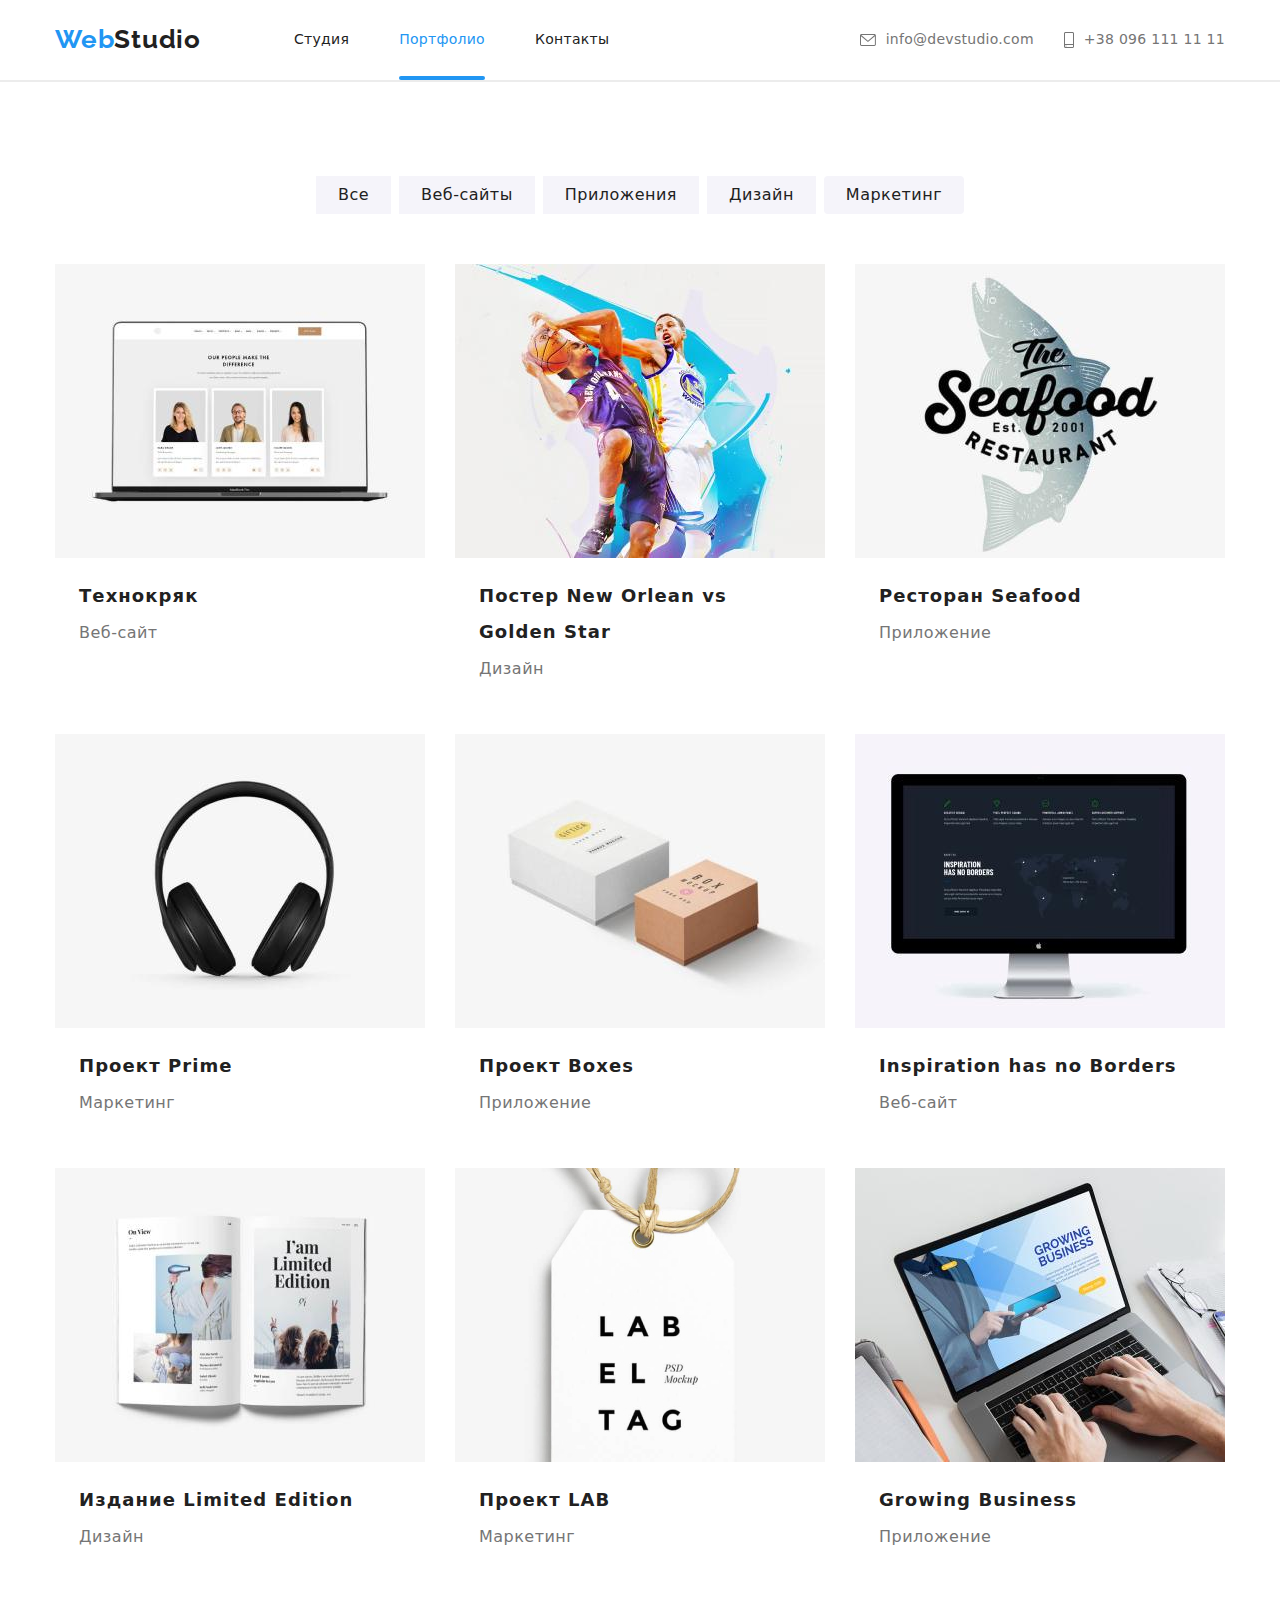
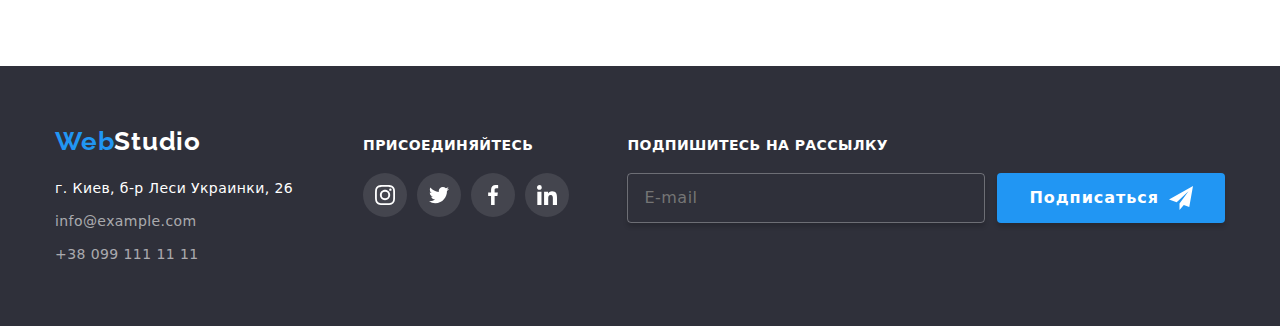
==== commit 16327ed2: "10" ====
--- a/portfolio.html
+++ b/portfolio.html
@@ -16,50 +16,53 @@
 			href="https://cdnjs.cloudflare.com/ajax/libs/modern-normalize/1.1.0/modern-normalize.min.css"
 		/>
 		<link
-		rel="stylesheet"
-		href="https://cdnjs.cloudflare.com/ajax/libs/animate.css/4.1.1/animate.min.css"
-	  />
-	  <link rel="stylesheet" href="./css/main.min.css" />	
-	 
+			rel="stylesheet"
+			href="https://cdnjs.cloudflare.com/ajax/libs/animate.css/4.1.1/animate.min.css"
+		/>
+		<link rel="stylesheet" href="./css/main.min.css" />
 	</head>
 
 	<body>
 		<header class="header">
-			<div class="container main-nav">
-				<nav class="menu-nav">
-					<a class="logo animate__animated animate__flip" href="">Web<span class="logo__header">Studio</span> </a>
+			<div class="container container__header">
+				<nav class="navigation">
+					<a class="logo animate__animated animate__flip" href=""
+						>Web<span class="logo__header">Studio</span>
+					</a>
 					<ul class="menu">
-						<li class="menu-item">
-							<a class="menu-link" href="./index.html">Студия</a>
-						</li>
-						<li class="menu-item">
-							<a class="menu-link current" href="./portfolio.html">Портфолио</a>
-						</li>
-						<li class="menu-item"><a class="menu-link" href="">Контакты</a></li>
+						<li class="menu__item">
+							<a class="menu__link" href="./index.html">Студия</a>
+						</li>
+						<li class="menu__item">
+							<a class="menu__link menu__link--current" href="./portfolio.html"
+								>Портфолио</a
+							>
+						</li>
+						<li class="menu__item">
+							<a class="menu__link" href="">Контакты</a>
+						</li>
 					</ul>
 				</nav>
-				<div class="header-contacts">
 					<ul class="contacts">
-						<li class="contacts-item">
-							<a class="contacts-link" href="mailto:info@devstudio.com">
-								<svg class="contacts-link-icon" width="16" height="12">
+						<li class="contacts__item">
+							<a class="contacts__link" href="mailto:info@devstudio.com">
+								<svg class="contacts__icon" width="16" height="12">
 									<use href="./images/icon.svg#icon-envelope"></use>
 								</svg>
 								info@devstudio.com
 							</a>
 						</li>
 
-						<li class="contacts-item icon-smartphone">
-							<a class="contacts-link" href="tel:+380961111111">
-								<svg class="contacts-link-icon" width="10" height="16">
+						<li class="contacts__item">
+							<a class="contacts__link" href="tel:+380961111111">
+								<svg class="contacts__icon" width="10" height="16">
 									<use href="./images/icon.svg#icon-smartphone"></use>
 								</svg>
 								+38 096 111 11 11</a
 							>
 						</li>
 					</ul>
-			
-				</div>
+				
 			</div>
 		</header>
 
@@ -70,7 +73,10 @@
 
 					<ul class="filter">
 						<li class="filter__item">
-							<button class="filter__button filter__button--current" type="button">
+							<button
+								class="filter__button"
+								type="button"
+							>
 								Все
 							</button>
 						</li>
@@ -89,228 +95,228 @@
 					</ul>
 					<!-- Работы -->
 					<ul class="works">
-						<li class="works-item">
-							<a class="works-link" href="">
-								<div class="works-img">
+						<li class="works__item">
+							<a class="works__link" href="">
+								<div class="works__box">
 									<img
 										src="./images/technocr.jpg"
 										alt="notebook"
 										width="370"
 										height="294"
 									/>
-									<div class="works-overlay">
-										<p class="works-label">
-											Технокряк это современная площадка распространения
-											коронавируса. Компании используют эту платформу для
-											цифрового шпионажа и атак на защищённые сервера
-											конкурентов.
-										</p>
-									</div>
-								</div>
-
-								<div class="works-selector">
-									<h2 class="works-title" lang="ru">Технокряк</h2>
-									<p class="works-text">Веб-сайт</p>
-								</div>
-							</a>
-						</li>
-
-						<li class="works-item">
-							<a class="works-link" href="">
-								<div class="works-img">
+									<div class="works__overlay">
+										<p class="works__label">
+											Технокряк это современная площадка распространения
+											коронавируса. Компании используют эту платформу для
+											цифрового шпионажа и атак на защищённые сервера
+											конкурентов.
+										</p>
+									</div>
+								</div>
+
+								<div class="works__selector">
+									<h2 class="works__title" lang="ru">Технокряк</h2>
+									<p class="works__text">Веб-сайт</p>
+								</div>
+							</a>
+						</li>
+
+						<li class="works__item">
+							<a class="works__link" href="">
+								<div class="works__box">
 									<img
 										src="./images/poster.jpg"
 										alt="notebook"
 										width="370"
 										height="294"
 									/>
-									<div class="works-overlay">
-										<p class="works-label">
-											Технокряк это современная площадка распространения
-											коронавируса. Компании используют эту платформу для
-											цифрового шпионажа и атак на защищённые сервера
-											конкурентов.
-										</p>
-									</div>
-								</div>
-								<div class="works-selector">
-									<h2 class="works-title">Постер New Orlean vs Golden Star</h2>
-									<p class="works-text" lang="ru">Дизайн</p>
-								</div>
-							</a>
-						</li>
-
-						<li class="works-item">
-							<a class="works-link" href="">
-								<div class="works-img">
+									<div class="works__overlay">
+										<p class="works__label">
+											Технокряк это современная площадка распространения
+											коронавируса. Компании используют эту платформу для
+											цифрового шпионажа и атак на защищённые сервера
+											конкурентов.
+										</p>
+									</div>
+								</div>
+								<div class="works__selector">
+									<h2 class="works__title">Постер New Orlean vs Golden Star</h2>
+									<p class="works__text" lang="ru">Дизайн</p>
+								</div>
+							</a>
+						</li>
+
+						<li class="works__item">
+							<a class="works__link" href="">
+								<div class="works__box">
 									<img
 										src="./images/restoran.jpg"
 										alt="notebook"
 										width="370"
 										height="294"
 									/>
-									<div class="works-overlay">
-										<p class="works-label">
-											Технокряк это современная площадка распространения
-											коронавируса. Компании используют эту платформу для
-											цифрового шпионажа и атак на защищённые сервера
-											конкурентов.
-										</p>
-									</div>
-								</div>
-								<div class="works-selector">
-									<h2 class="works-title">Ресторан Seafood</h2>
-									<p class="works-text">Приложение</p>
-								</div>
-							</a>
-						</li>
-
-						<li class="works-item">
-							<a class="works-link" href="">
-								<div class="works-img">
+									<div class="works__overlay">
+										<p class="works__label">
+											Технокряк это современная площадка распространения
+											коронавируса. Компании используют эту платформу для
+											цифрового шпионажа и атак на защищённые сервера
+											конкурентов.
+										</p>
+									</div>
+								</div>
+								<div class="works__selector">
+									<h2 class="works__title">Ресторан Seafood</h2>
+									<p class="works__text">Приложение</p>
+								</div>
+							</a>
+						</li>
+
+						<li class="works__item">
+							<a class="works__link" href="">
+								<div class="works__box">
 									<img
 										src="./images/prime.jpg"
 										alt="notebook"
 										width="370"
 										height="294"
 									/>
-									<div class="works-overlay">
-										<p class="works-label">
-											Технокряк это современная площадка распространения
-											коронавируса. Компании используют эту платформу для
-											цифрового шпионажа и атак на защищённые сервера
-											конкурентов.
-										</p>
-									</div>
-								</div>
-								<div class="works-selector">
-									<h2 class="works-title">Проект Prime</h2>
-									<p class="works-text">Маркетинг</p>
-								</div>
-							</a>
-						</li>
-
-						<li class="works-item">
-							<a class="works-link" href="">
-								<div class="works-img">
+									<div class="works__overlay">
+										<p class="works__label">
+											Технокряк это современная площадка распространения
+											коронавируса. Компании используют эту платформу для
+											цифрового шпионажа и атак на защищённые сервера
+											конкурентов.
+										</p>
+									</div>
+								</div>
+								<div class="works__selector">
+									<h2 class="works__title">Проект Prime</h2>
+									<p class="works__text">Маркетинг</p>
+								</div>
+							</a>
+						</li>
+
+						<li class="works__item">
+							<a class="works__link" href="">
+								<div class="works__box">
 									<img
 										src="./images/boxes.jpg"
 										alt="notebook"
 										width="370"
 										height="294"
 									/>
-									<div class="works-overlay">
-										<p class="works-label">
-											Технокряк это современная площадка распространения
-											коронавируса. Компании используют эту платформу для
-											цифрового шпионажа и атак на защищённые сервера
-											конкурентов.
-										</p>
-									</div>
-								</div>
-								<div class="works-selector">
-									<h2 class="works-title">Проект Boxes</h2>
-									<p class="works-text">Приложение</p>
-								</div>
-							</a>
-						</li>
-
-						<li class="works-item">
-							<a class="works-link" href="">
-								<div class="works-img">
+									<div class="works__overlay">
+										<p class="works__label">
+											Технокряк это современная площадка распространения
+											коронавируса. Компании используют эту платформу для
+											цифрового шпионажа и атак на защищённые сервера
+											конкурентов.
+										</p>
+									</div>
+								</div>
+								<div class="works__selector">
+									<h2 class="works__title">Проект Boxes</h2>
+									<p class="works__text">Приложение</p>
+								</div>
+							</a>
+						</li>
+
+						<li class="works__item">
+							<a class="works__link" href="">
+								<div class="works__box">
 									<img
 										src="./images/monitor.jpg"
 										alt="notebook"
 										width="370"
 										height="294"
 									/>
-									<div class="works-overlay">
-										<p class="works-label">
-											Технокряк это современная площадка распространения
-											коронавируса. Компании используют эту платформу для
-											цифрового шпионажа и атак на защищённые сервера
-											конкурентов.
-										</p>
-									</div>
-								</div>
-								<div class="works-selector">
-									<h2 class="works-title">Inspiration has no Borders</h2>
-									<p class="works-text">Веб-сайт</p>
-								</div>
-							</a>
-						</li>
-
-						<li class="works-item">
-							<a class="works-link" href="">
-								<div class="works-img">
+									<div class="works__overlay">
+										<p class="works__label">
+											Технокряк это современная площадка распространения
+											коронавируса. Компании используют эту платформу для
+											цифрового шпионажа и атак на защищённые сервера
+											конкурентов.
+										</p>
+									</div>
+								</div>
+								<div class="works__selector">
+									<h2 class="works__title">Inspiration has no Borders</h2>
+									<p class="works__text">Веб-сайт</p>
+								</div>
+							</a>
+						</li>
+
+						<li class="works__item">
+							<a class="works__link" href="">
+								<div class="works__box">
 									<img
 										src="./images/book.jpg"
 										alt="notebook"
 										width="370"
 										height="294"
 									/>
-									<div class="works-overlay">
-										<p class="works-label">
-											Технокряк это современная площадка распространения
-											коронавируса. Компании используют эту платформу для
-											цифрового шпионажа и атак на защищённые сервера
-											конкурентов.
-										</p>
-									</div>
-								</div>
-								<div class="works-selector">
-									<h2 class="works-title">Издание Limited Edition</h2>
-									<p class="works-text">Дизайн</p>
-								</div>
-							</a>
-						</li>
-
-						<li class="works-item">
-							<a class="works-link" href="">
-								<div class="works-img">
+									<div class="works__overlay">
+										<p class="works__label">
+											Технокряк это современная площадка распространения
+											коронавируса. Компании используют эту платформу для
+											цифрового шпионажа и атак на защищённые сервера
+											конкурентов.
+										</p>
+									</div>
+								</div>
+								<div class="works__selector">
+									<h2 class="works__title">Издание Limited Edition</h2>
+									<p class="works__text">Дизайн</p>
+								</div>
+							</a>
+						</li>
+
+						<li class="works__item">
+							<a class="works__link" href="">
+								<div class="works__box">
 									<img
 										src="./images/lab1.jpg"
 										alt="notebook"
 										width="370"
 										height="294"
 									/>
-									<div class="works-overlay">
-										<p class="works-label">
-											Технокряк это современная площадка распространения
-											коронавируса. Компании используют эту платформу для
-											цифрового шпионажа и атак на защищённые сервера
-											конкурентов.
-										</p>
-									</div>
-								</div>
-								<div class="works-selector">
-									<h2 class="works-title">Проект LAB</h2>
-									<p class="works-text" lang="ru">Маркетинг</p>
-								</div>
-							</a>
-						</li>
-
-						<li class="works-item">
-							<a class="works-link" href="">
-								<div class="works-img">
+									<div class="works__overlay">
+										<p class="works__label">
+											Технокряк это современная площадка распространения
+											коронавируса. Компании используют эту платформу для
+											цифрового шпионажа и атак на защищённые сервера
+											конкурентов.
+										</p>
+									</div>
+								</div>
+								<div class="works__selector">
+									<h2 class="works__title">Проект LAB</h2>
+									<p class="works__text" lang="ru">Маркетинг</p>
+								</div>
+							</a>
+						</li>
+
+						<li class="works__item">
+							<a class="works__link" href="">
+								<div class="works__box">
 									<img
 										src="./images/laptop.jpg"
 										alt="notebook"
 										width="370"
 										height="294"
 									/>
-									<div class="works-overlay">
-										<p class="works-label">
-											Технокряк это современная площадка распространения
-											коронавируса. Компании используют эту платформу для
-											цифрового шпионажа и атак на защищённые сервера
-											конкурентов.
-										</p>
-									</div>
-								</div>
-								<div class="works-selector">
-									<h2 class="works-title">Growing Business</h2>
-									<p class="works-text">Приложение</p>
+									<div class="works__overlay">
+										<p class="works__label">
+											Технокряк это современная площадка распространения
+											коронавируса. Компании используют эту платформу для
+											цифрового шпионажа и атак на защищённые сервера
+											конкурентов.
+										</p>
+									</div>
+								</div>
+								<div class="works__selector">
+									<h2 class="works__title">Growing Business</h2>
+									<p class="works__text">Приложение</p>
 								</div>
 							</a>
 						</li>
@@ -320,17 +326,16 @@
 		</main>
 		<!-- Футер -->
 		<footer class="footer">
-			<div class="container footer-main">
-				
-					<div class="footer-address">
-						<a class="logo" href=""
-							>Web<span class="logo__footer">Studio</span></a
-						>
-						<address class="address">
-						<ul class="footer-nav">
-							<li class="footer-nav-item">
+			<div class="container footer__main">
+				<div class="footer__address">
+					<a class="logo" href=""
+						>Web<span class="logo__footer">Studio</span></a
+					>
+					<address class="address">
+						<ul class="footer__nav">
+							<li class="footer__nav-item">
 								<a
-									class="footer-nav-link"
+									class="footer__nav-link"
 									href="https://goo.gl/maps/Tve16uMiMmE9oABs9"
 									target="_blank"
 									rel="noopener noreferrer"
@@ -339,62 +344,66 @@
 									г. Киев, б-р Леси Украинки, 26
 								</a>
 							</li>
-							<li class="footer-nav-item">
-								<a class="footer-nav-links" href="mailto:info@example.com"
+							<li class="footer__nav-item">
+								<a class="footer__nav-links" href="mailto:info@example.com"
 									>info@example.com</a
 								>
 							</li>
-							<li class="footer-nav-item">
-								<a class="footer-nav-links" href="tel:+380991111111"
+							<li class="footer__nav-item">
+								<a class="footer__nav-links" href="tel:+380991111111"
 									>+38 099 111 11 11</a
 								>
 							</li>
 						</ul>
 					</address>
-
-					</div>
-					<div>
-						<p class="join-title">присоединяйтесь</p>
-						<ul class="join">
-							<li class="social-item">
-								<a class="social-link social-link-inversed" href="#instagram">
-									<svg class="social-icon" width="20" height="20">
-										<use href="./images/icon.svg#icon-instagram"></use>
-									</svg>
-								</a>
-							</li>
-							<li class="social-item">
-								<a class="social-link social-link-inversed" href="#twitter">
-									<svg class="social-icon" width="20" height="20">
-										<use href="./images/icon.svg#icon-twitter"></use>
-									</svg>
-								</a>
-							</li>
-							<li class="social-item">
-								<a class="social-link social-link-inversed" href="#facebook">
-									<svg class="social-icon" width="20" height="20">
-										<use href="./images/icon.svg#icon-facebook"></use>
-									</svg>
-								</a>
-							</li>
-							<li class="social-item">
-								<a class="social-link social-link-inversed" href="#in">
-									<svg class="social-icon" width="20" height="20">
-										<use href="./images/icon.svg#icon-in"></use>
-									</svg>
-								</a>
-							</li>
-						</ul>
-					</div>
-				
+				</div>
+				<div>
+					<p class="join__title">присоединяйтесь</p>
+					<ul class="join">
+						<li class="social__item">
+							<a class="social__link social__link-inversed" href="#instagram">
+								<svg class="social-icon" width="20" height="20">
+									<use href="./images/icon.svg#icon-instagram"></use>
+								</svg>
+							</a>
+						</li>
+						<li class="social__item">
+							<a class="social__link social__link-inversed" href="#twitter">
+								<svg class="social-icon" width="20" height="20">
+									<use href="./images/icon.svg#icon-twitter"></use>
+								</svg>
+							</a>
+						</li>
+						<li class="social__item">
+							<a class="social__link social__link-inversed" href="#facebook">
+								<svg class="social-icon" width="20" height="20">
+									<use href="./images/icon.svg#icon-facebook"></use>
+								</svg>
+							</a>
+						</li>
+						<li class="social__item">
+							<a class="social__link social__link-inversed" href="#in">
+								<svg class="social-icon" width="20" height="20">
+									<use href="./images/icon.svg#icon-in"></use>
+								</svg>
+							</a>
+						</li>
+					</ul>
+				</div>
+
 				<form class="subscribe">
-					<label class="subscribe-email">
-						<span class="subscribe-title">Подпишитесь на рассылку</span>
-						<input class="subscribe-input" type="email" name="subscribe-email" placeholder="E-mail">
+					<label class="subscribe__email">
+						<span class="subscribe__title">Подпишитесь на рассылку</span>
+						<input
+							class="subscribe__input"
+							type="email"
+							name="subscribe__email"
+							placeholder="E-mail"
+						/>
 					</label>
 					<button class="subscribe__button subscribe__btn" type="submit">
 						Подписаться
-						<svg class="subscribe-icon" width="24" height="24">
+						<svg class="subscribe__icon" width="24" height="24">
 							<use href="./images/icon.svg#icon-subscribe"></use>
 						</svg>
 					</button>
--- a/css/main.min.css
+++ b/css/main.min.css
@@ -1,2 +1,2 @@
-h1,h2,h3,h4,h5,h6,p{margin:0}ul{margin:0;padding:0;list-style:none}img{display:block;height:auto;max-width:100%}.container{margin:0 auto;width:1200px;padding-left:15px;padding-right:15px}body{font-family:"Roboto", sans-serif;color:#212121;background-color:#fff}a{text-decoration:none}.visually__hidden{margin-top:0;position:absolute;clip:rect(1px, 1px, 1px, 1px);padding:0;border:0;height:1px;width:1px;overflow:hidden}.section{padding-top:94px;padding-bottom:94px}.hero__button,.filter__button,.backdrop__btnclose,.submit__button,.subscribe__button{margin:0 auto;text-align:center;border-radius:4px;border:0;background-color:#2196f3;color:#fff;cursor:pointer}.main-nav,.menu-nav,.menu,.contacts,.benefits,.classes-item,.command-name,.filter,.clients-permanent,.social,.join{display:flex;align-items:center}.logo{font-family:Raleway;font-weight:700;font-size:26px;line-height:1.2;letter-spacing:0.03em;color:#2196f3;font-style:normal}.logo__header{color:#212121}.logo__footer{color:#fff}.address{display:flex;align-items:baseline}.subscribe-title,.join-title{font-weight:700;font-size:14px;line-height:16px;letter-spacing:0.03em;text-transform:uppercase;color:#fff;font-style:normal;margin-bottom:20px}.filter{justify-content:center;margin-bottom:50px}.filter__item:not(:last-child){margin-right:8px;background-color:#f5f4fa}.filter__button{text-align:center;min-width:73px;background-color:#f5f4fa;padding:6px 22px;font-weight:500;font-size:16px;line-height:1.63;letter-spacing:0.03em;color:#212121;text-transform:none;cursor:pointer;border:none;transition:box-shadow 1000ms cubic-bezier(0.4, 0, 0.2, 1),color 1000ms cubic-bezier(0.4, 0, 0.2, 1),background-color 1000ms cubic-bezier(0.4, 0, 0.2, 1)}.filter__button:hover,.filter__button:focus{background-color:#2196f3;color:#fff;box-shadow:0px 3px 1px rgba(0,0,0,0.1),0px 1px 2px rgba(0,0,0,0.08),0px 2px 2px rgba(0,0,0,0.12)}.filter__button--current{border-radius:4px;background-color:#2196f3;color:#fff;box-shadow:0px 3px 1px rgba(0,0,0,0.1),0px 1px 2px rgba(0,0,0,0.08),0px 2px 2px rgba(0,0,0,0.12)}.header{background-color:#fff;border-bottom:2px solid #ececec}.header-contacts{margin-left:auto}.menu{margin-left:93px}.contacts-item .contacts-link-icon{margin-right:10px;fill:currentColor}.contacts-link{display:flex;align-items:center;padding:32px 0px;transition:color 1000ms cubic-bezier(0.4, 0, 0.2, 1)}.menu-link{display:block;padding-top:32px;padding-bottom:32px;font-weight:500;font-size:14px;line-height:1.14;letter-spacing:0.02em;color:#212121;transition:color 1000ms cubic-bezier(0.4, 0, 0.2, 1)}.menu-item:not(:last-child){margin-right:50px}.contacts-item:not(:last-child){margin-right:30px}.contacts-link{font-weight:500;font-size:14px;line-height:1.14;letter-spacing:0.02em;color:#757575;transition:color 1000ms cubic-bezier(0.4, 0, 0.2, 1)}.contacts-link:hover,.contacts-link:focus{color:#2196f3}.menu-link{position:relative}.menu-link.current{color:#2196f3}.menu-link.current::after{content:"";display:block;width:100%;height:4px;position:absolute;left:0;bottom:0;background-color:#2196f3}.menu-link::after{display:block;border-radius:2px}.menu-link:hover,.menu-link:focus{color:#2196f3}.hero{max-width:1600px;height:600px;padding-top:200px;padding-bottom:200px;text-align:center;background-position:center;margin-right:auto;background-size:cover;background-repeat:no-repeat;background-color:#2f303a;background-image:linear-gradient(to right, rgba(47,48,58,0.4), rgba(47,48,58,0.4)),url(../images/hero.jpg)}.hero-title{font-weight:900;font-size:44px;margin-left:auto;margin-right:auto;line-height:1.36;letter-spacing:0.06em;color:#fff;margin-bottom:30px}.hero__button{display:inline-block;padding:10px 32px;min-width:200px;border-radius:4px;text-align:center;font-weight:700;font-size:16px;line-height:1.87;letter-spacing:0.06em;background-color:#2196f3;color:#fff;box-shadow:0px 4px 4px rgba(0,0,0,0.15);transition:background-color 1000ms cubic-bezier(0.4, 0, 0.2, 1)}.hero__button:hover,.hero__button:focus{background-color:#188ce8}.benefits-title{font-weight:700;font-size:14px;line-height:1.14;letter-spacing:0.03em;color:#212121;text-transform:uppercase}.benefits-text{margin-top:10px;margin-bottom:0;font-size:14px;line-height:1.71;letter-spacing:0.03em;color:#757575}.benefits-image{display:flex;justify-content:center;align-items:center;margin-bottom:30px;height:120px;background-color:#f5f4fa;border-radius:4px}.benefits-item:not(:last-child){margin-right:30px}.classes{margin-bottom:50px;margin-top:0;font-weight:700;font-size:36px;line-height:1.16;letter-spacing:0.03em;text-align:center}.classes-tumb{position:relative;display:flex}.classes-tumb::before{content:"";display:block;position:absolute;left:0;bottom:0;width:100%;height:70px;background:rgba(47,48,58,0.8)}.classes-label{position:absolute;left:50%;bottom:27px;width:100%;font-weight:700;font-size:14px;line-height:1.14;text-align:center;letter-spacing:0.03em;color:#fff;transform:translate(-50%, 0);text-transform:uppercase}.classes-img:not(:last-child){margin-right:30px}.commands{background-color:#f5f4fa}.command-img{box-shadow:0px 1px 3px rgba(0,0,0,0.12),0px 1px 1px rgba(0,0,0,0.14),0px 2px 1px rgba(0,0,0,0.2);border-radius:0px 0px 4px 4px;background-color:#fff}.command{margin-bottom:50px;margin-top:0;font-weight:700;font-size:36px;line-height:1.16;letter-spacing:0.03em;text-align:center}.command-name-title{margin-top:0;text-align:center;margin-bottom:10px;font-weight:500;font-size:16px;line-height:1.19;letter-spacing:0.03em}.command-name-text{margin-top:0;margin-bottom:16px;text-align:center;font-size:16px;line-height:1.19;letter-spacing:0.03em;color:#757575}.command-selector{padding-bottom:30px;padding-top:30px}.command-img:not(:last-child){margin-right:30px}.works{display:flex;flex-wrap:wrap}.works-title{margin-top:0;margin-bottom:4px;font-weight:700;font-size:18px;line-height:2;letter-spacing:0.06em;color:#212121}.works-text{margin-top:0;margin-bottom:0;font-size:16px;line-height:1.87;letter-spacing:0.03em;color:#757575}.works-label{font-size:18px;line-height:1.55;letter-spacing:0.03em;color:#fff}.works-overlay{position:absolute;top:0;left:0;width:100%;height:100%;transform:translateY(100%);visibility:hidden;padding:63px 24px;background-color:rgba(33,150,243,0.9);transition:transform 1000ms cubic-bezier(0.4, 0, 0.2, 1),visibility 1000ms cubic-bezier(0.4, 0, 0.2, 1)}.works-link:hover .works-overlay,.works-link:focus .works-overlay{transform:translateY(0);visibility:visible}.works-selector{padding:20px 24px;border-left:1px solid var(--works-bg-color);border-right:1px solid var(--works-bg-color);border-bottom:1px solid var(--works-bg-color)}.works-item{display:flex;width:370px;margin-right:30px;margin-bottom:30px}.works-img{position:relative;overflow:hidden}.works-link{width:100%;height:100%;border-radius:0px 0px 4px 4px;transition:box-shadow 1000ms cubic-bezier(0.4, 0, 0.2, 1)}.works-link:hover,.works-link:focus{box-shadow:0px 1px 1px rgba(0,0,0,0.12),0px 4px 4px rgba(0,0,0,0.06),1px 4px 6px rgba(0,0,0,0.16)}.works-item:nth-child(3n){margin-right:0}.works-item:nth-last-child(-n+3){margin-bottom:0}.social{justify-content:center}.social-link{display:flex;justify-content:center;align-items:center;fill:#fff;background-color:rgba(255,255,255,0.1);width:44px;height:44px;border-radius:50%;transition:background-color 1000ms cubic-bezier(0.4, 0, 0.2, 1)}.social-link:hover,.social-link:focus{background-color:#2196f3;fill:#fff}.social-link-inversed{background-color:rgba(255,255,255,0.1);fill:#fff;transition:background-color 1000ms cubic-bezier(0.4, 0, 0.2, 1)}.social-link-inversed:hover,.social-link-inversed:focus{background-color:#2196f3}.social-inversed{background-color:transparent;fill:#afb1b8}.social-item:not(:last-child){margin-right:10px}.clients-item:not(:last-child){margin-right:30px}.clients{margin-bottom:50px;margin-top:0;font-weight:700;font-size:36px;line-height:1.16;letter-spacing:0.03em;text-align:center}.clients-item{border:1px solid #afb1b8;border-radius:4px;width:170px;height:92px;cursor:pointer}.clients-link{display:flex;align-items:center;justify-content:center;width:100%;height:100%;box-sizing:border-box;cursor:pointer;border:1px solid #afb1b8;border-radius:4px;fill:#afb1b8;transition:border 1000ms cubic-bezier(0.4, 0, 0.2, 1)}.clients-link:hover,.clients-link:focus{border-color:#2196f3;fill:#2196f3}.clients-link-icon{width:106px;height:60px;transition:fill 1000ms cubic-bezier(0.4, 0, 0.2, 1)}.clients-link-icon:hover,.clients-link-icon:focus{border-color:#2196f3;fill:#2196f3}.footer{background-color:#2f303a;padding-bottom:60px;padding-top:60px}.footer-nav-item:not(:last-child){margin-bottom:9px}.footer-nav-link{font-size:14px;line-height:1.7;letter-spacing:0.03em;color:#fff}.footer-nav{font-style:normal;margin-top:20px}.footer-address:not(:last-child){margin-right:70px}.footer-nav-links{font-size:14px;line-height:1.7;letter-spacing:0.03em;color:rgba(255,255,255,0.6)}.footer-main{display:flex;align-items:baseline}.subscribe{display:flex;align-items:flex-end;margin-left:auto}.subscribe-email{display:flex;flex-direction:column;margin-right:12px}.subscribe-input{min-width:358px;height:50px;padding-left:16px;font-size:16px;line-height:1.25;letter-spacing:0.03em;color:rgba(255,255,255,0.6);background-color:var(--hero-color);border:1px solid rgba(255,255,255,0.3);box-shadow:0px 4px 4px rgba(0,0,0,0.15);border-radius:4px;transition:border-color 1000ms cubic-bezier(0.4, 0, 0.2, 1)}.subscribe-input:hover,.subscribe-input:focus{border-color:#2196f3;outline:0}.subscribe-btn{display:flex;justify-content:center;align-items:center}.subscribe-icon{margin-left:10px}.subscribe__button{display:block;margin-left:auto;margin-right:auto;padding:10px 32px;border-radius:4px;text-align:center;font-weight:700;font-size:16px;line-height:1.87;letter-spacing:0.06em;background-color:#2196f3;color:#fff;box-shadow:0px 4px 4px rgba(0,0,0,0.15);transition:background-color 1000ms cubic-bezier(0.4, 0, 0.2, 1)}.subscribe__button:hover,.subscribe__button:focus{background-color:#188ce8}.submit__button{display:block;margin-left:auto;margin-right:auto;padding:10px 32px;border-radius:4px;text-align:center;font-weight:700;font-size:16px;line-height:1.87;letter-spacing:0.06em;background-color:#2196f3;color:#fff;box-shadow:0px 4px 4px rgba(0,0,0,0.15);transition:background-color 1000ms cubic-bezier(0.4, 0, 0.2, 1)}.submit__button:hover,.submit__button:focus{background-color:#188ce8}.backdrop{opacity:1;position:fixed;width:100%;height:100%;top:0;left:0;background:rgba(0,0,0,0.2);transition:opacity 1000ms cubic-bezier(0.4, 0, 0.2, 1)}.backdrop.is-hidden{opacity:0;pointer-events:none}.backdrop__btnclose{display:flex;justify-content:center;align-items:center;position:absolute;top:8px;right:8px;width:30px;height:30px;border-radius:50%;box-sizing:border-box;border:1px solid rgba(0,0,0,0.1);background-color:#fff;transition:fill 1000ms cubic-bezier(0.4, 0, 0.2, 1)}.backdrop__btnclose:hover,.backdrop__btnclose:focus{fill:#2196f3}.modal{position:absolute;transition:transform;top:50%;left:50%;padding:40px;transform:translate(-50%, -50%) scale(1);min-width:528px;min-height:581px;box-shadow:0px 1px 3px rgba(0,0,0,0.12),0px 1px 1px rgba(0,0,0,0.14),0px 2px 1px rgba(0,0,0,0.2);border-radius:4px;background-color:#fff}.modal-text{text-align:center;font-weight:700;font-size:20px;line-height:1.15;text-align:center;letter-spacing:0.03em;margin-bottom:12px}.form-field{display:flex;flex-direction:column;position:relative;margin-bottom:10px}.form-label{font-size:12px;line-height:1.16;letter-spacing:0.01em;color:#757575}.form-input{margin:0;padding:12px 42px;height:40px;border:1px solid rgba(33,33,33,0.2);box-sizing:border-box;border-radius:4px;position:relative;cursor:pointer;outline:none;transition:border-color 1000ms cubic-bezier(0.4, 0, 0.2, 1);transition:border-color 1000ms cubic-bezier(0.4, 0, 0.2, 1)}.form-input:focus+.form-icon{fill:#2196f3}.form-input:focus{border-color:#2196f3}.form-field label{margin-bottom:4px}.form-icon{position:absolute;top:30px;left:15px;transition:fill 1000ms cubic-bezier(0.4, 0, 0.2, 1)}.textarea{border:1px solid rgba(33,33,33,0.2);box-sizing:border-box;border-radius:4px;padding:12px 16px;resize:none;cursor:pointer;outline:none;transition:border-color 1000ms cubic-bezier(0.4, 0, 0.2, 1)}.textarea::placeholder{font-weight:400;font-size:12px;line-height:1.16;letter-spacing:0.01em;color:rgba(117,117,117,0.5)}.textarea:hover,.textarea:focus{border-color:#2196f3}.checkbox{display:flex;align-items:center;justify-content:center;position:absolute}.checkbox-label-text{margin:0;font-size:14px;line-height:1.71;letter-spacing:0.03em;color:#757575}.checkbox-label-link{color:#2196f3;cursor:pointer;margin:0;text-decoration:underline}.checkbox-label-icon{content:'';display:inline-block;width:16px;height:15px;background-color:#fff;border-radius:2px;border:2px solid #212121}.checkbox-label{display:flex;justify-content:center;align-items:center;cursor:pointer;margin-bottom:30px}.checkbox-label-icon{display:inline-block;width:16px;height:15px;margin-right:7px;transition:background-color 1000ms cubic-bezier(0.4, 0, 0.2, 1)}.checkbox-label-input:checked+.checkbox-label-icon{border-radius:2px;background-image:url(../images/icon-check.svg);background-size:contain;background-color:#2196f3;fill:#2196f3;display:flex;align-items:center;justify-content:center;border-color:#2196f3}.checkbox-label-link{color:#2196f3;text-decoration:underline}
+h1,h2,h3,h4,h5,h6,p{margin:0}ul{margin:0;padding:0;list-style:none}img{display:block;height:auto;max-width:100%}.container{margin:0 auto;width:1200px;padding-left:15px;padding-right:15px}body{color:#212121;background-color:#fff}a{text-decoration:none}.visually__hidden{margin-top:0;position:absolute;clip:rect(1px, 1px, 1px, 1px);padding:0;border:0;height:1px;width:1px;overflow:hidden}.section{padding-top:94px;padding-bottom:94px}.hero__button,.filter__button,.backdrop__button{margin:0 auto;text-align:center;border-radius:4px;border:0;background-color:#2196f3;color:#fff;cursor:pointer}.logo{font-family:"Raleway",sans-serif;font-weight:700;font-size:26px;line-height:1.2;letter-spacing:0.03em;color:#2196f3;font-style:normal}.logo__header{color:#212121}.logo__footer{color:#fff}.address{display:flex;align-items:baseline}.join{display:flex;align-items:center}.subscribe__title,.join__title{font-weight:700;font-size:14px;line-height:16px;letter-spacing:0.03em;text-transform:uppercase;color:#fff;font-style:normal;margin-bottom:20px}.section__title{margin-bottom:50px;margin-top:0;font-weight:700;font-size:36px;line-height:1.16;letter-spacing:0.03em;text-align:center}.filter{justify-content:center;display:flex;align-items:center;margin-bottom:50px}.filter__item:not(:last-child){margin-right:8px;background-color:#f5f4fa}.filter__button{text-align:center;min-width:73px;background-color:#f5f4fa;padding:6px 22px;font-weight:500;font-size:16px;line-height:1.63;letter-spacing:0.03em;color:#212121;text-transform:none;cursor:pointer;border:none;transition:box-shadow 1000ms cubic-bezier(0.4, 0, 0.2, 1),color 1000ms cubic-bezier(0.4, 0, 0.2, 1),background-color 1000ms cubic-bezier(0.4, 0, 0.2, 1)}.filter__button:hover,.filter__button:focus{background-color:#2196f3;color:#fff;box-shadow:0px 3px 1px rgba(0,0,0,0.1),0px 1px 2px rgba(0,0,0,0.08),0px 2px 2px rgba(0,0,0,0.12)}.submit__button,.subscribe__button{display:flex;margin:0 auto;border:0;padding:10px 32px;border-radius:4px;text-align:center;cursor:pointer;font-weight:700;font-size:16px;line-height:1.87;letter-spacing:0.06em;border-radius:4px;background-color:#2196f3;color:#fff;box-shadow:0px 4px 4px rgba(0,0,0,0.15);transition:background-color 1000ms cubic-bezier(0.4, 0, 0.2, 1)}.submit__button:hover,.submit__button:focus,.subscribe__button:hover,.subscribe__button:focus{background-color:#188ce8}.container__header{display:flex;align-items:center}.contacts{margin-left:auto}.header{background-color:#fff;border-bottom:2px solid #ececec}.menu{margin-left:93px}.contacts__item .contacts__link-icon{margin-right:10px;fill:currentColor}.contacts__link{display:flex;align-items:center;padding:32px 0px;transition:color 1000ms cubic-bezier(0.4, 0, 0.2, 1)}.menu,.contacts{display:flex;align-items:center}.navigation{display:flex;align-items:center}.contacts__icon{margin-right:10px;fill:currentColor}.contacts__link{display:flex;align-items:center;padding:32px 0px;transition:color 1000ms cubic-bezier(0.4, 0, 0.2, 1)}.menu__link{display:block;padding-top:32px;padding-bottom:32px;font-weight:500;font-size:14px;line-height:1.14;letter-spacing:0.02em;color:#212121;transition:color 1000ms cubic-bezier(0.4, 0, 0.2, 1)}.menu__item:not(:last-child){margin-right:50px}.contacts__item:not(:last-child){margin-right:30px}.contacts__link{font-weight:500;font-size:14px;line-height:1.14;letter-spacing:0.02em;color:#757575;transition:color 1000ms cubic-bezier(0.4, 0, 0.2, 1)}.contacts__link:hover,.contacts__link:focus{color:#2196f3}.menu__link{position:relative}.menu__link--current{color:#2196f3}.menu__link--current::after{content:"";display:block;width:100%;height:4px;position:absolute;left:0;bottom:0;background-color:#2196f3}.menu__link::after{display:block;border-radius:2px}.menu__link:hover,.menu__link:focus{color:#2196f3}.hero{max-width:1600px;height:600px;padding-top:200px;padding-bottom:200px;text-align:center;background-position:center;margin-right:auto;background-size:cover;background-repeat:no-repeat;background-color:#2f303a;background-image:linear-gradient(to right, rgba(47,48,58,0.4), rgba(47,48,58,0.4)),url(../images/hero.jpg)}.hero__title{font-weight:900;font-size:44px;margin-left:auto;margin-right:auto;line-height:1.36;letter-spacing:0.06em;color:#fff;margin-bottom:30px}.hero__button{display:inline-block;padding:10px 32px;min-width:200px;border-radius:4px;text-align:center;font-weight:700;font-size:16px;line-height:1.87;letter-spacing:0.06em;background-color:#2196f3;color:#fff;box-shadow:0px 4px 4px rgba(0,0,0,0.15);transition:background-color 1000ms cubic-bezier(0.4, 0, 0.2, 1)}.hero__button:hover,.hero__button:focus{background-color:#188ce8}.benefits__title{font-weight:700;font-size:14px;line-height:1.14;letter-spacing:0.03em;color:#212121;text-transform:uppercase}.benefits__text{margin-top:10px;margin-bottom:0;font-size:14px;line-height:1.71;letter-spacing:0.03em;color:#757575}.benefits__wrapper{display:flex;justify-content:center;align-items:center;margin-bottom:30px;height:120px;background-color:#f5f4fa;border-radius:4px}.benefits__item:not(:last-child){margin-right:30px}.benefits{display:flex;align-items:center}.activity__tumb{position:relative;display:flex}.activity__tumb::before{content:"";display:block;position:absolute;left:0;bottom:0;width:100%;height:70px;background:rgba(47,48,58,0.8)}.activity__label{position:absolute;left:50%;bottom:27px;width:100%;font-weight:700;font-size:14px;line-height:1.14;text-align:center;letter-spacing:0.03em;color:#fff;transform:translate(-50%, 0);text-transform:uppercase}.activity__item:not(:last-child){margin-right:30px}.activity{display:flex;align-items:center}.section--otherbackground{background-color:#f5f4fa}.command{display:flex;align-items:center}.command__item{box-shadow:0px 1px 3px rgba(0,0,0,0.12),0px 1px 1px rgba(0,0,0,0.14),0px 2px 1px rgba(0,0,0,0.2);border-radius:0px 0px 4px 4px;background-color:#fff}.command__item:not(:last-child){margin-right:30px}.command__title{margin-top:0;text-align:center;margin-bottom:10px;font-weight:500;font-size:16px;line-height:1.19;letter-spacing:0.03em}.command__text{margin-top:0;margin-bottom:16px;text-align:center;font-size:16px;line-height:1.19;letter-spacing:0.03em;color:#757575}.command__selector{padding-bottom:30px;padding-top:30px}.works{display:flex;flex-wrap:wrap}.works__title{margin-top:0;margin-bottom:4px;font-weight:700;font-size:18px;line-height:2;letter-spacing:0.06em;color:#212121}.works__text{margin-top:0;margin-bottom:0;font-size:16px;line-height:1.87;letter-spacing:0.03em;color:#757575}.works__label{font-size:18px;line-height:1.55;letter-spacing:0.03em;color:#fff}.works__overlay{position:absolute;top:0;left:0;width:100%;height:100%;transform:translateY(100%);visibility:hidden;padding:63px 24px;background-color:rgba(33,150,243,0.9);transition:transform 1000ms cubic-bezier(0.4, 0, 0.2, 1),visibility 1000ms cubic-bezier(0.4, 0, 0.2, 1)}.works__link:hover .works__overlay,.works__link:focus .works__overlay{transform:translateY(0);visibility:visible}.works__selector{padding:20px 24px;border-left:1px solid var(--works-bg-color);border-right:1px solid var(--works-bg-color);border-bottom:1px solid var(--works-bg-color)}.works__item{display:flex;width:370px;margin-right:30px;margin-bottom:30px}.works__item:nth-child(3n){margin-right:0}.works__item:nth-last-child(-n+3){margin-bottom:0}.works__box{position:relative;overflow:hidden}.works__link{width:100%;height:100%;border-radius:0px 0px 4px 4px;transition:box-shadow 1000ms cubic-bezier(0.4, 0, 0.2, 1)}.works__link:hover,.works__link:focus{box-shadow:0px 1px 1px rgba(0,0,0,0.12),0px 4px 4px rgba(0,0,0,0.06),1px 4px 6px rgba(0,0,0,0.16)}.social{justify-content:center;display:flex;align-items:center}.social__link{display:flex;justify-content:center;align-items:center;fill:#fff;background-color:rgba(255,255,255,0.1);width:44px;height:44px;border-radius:50%;transition:background-color 1000ms cubic-bezier(0.4, 0, 0.2, 1)}.social__link:hover,.social__link:focus{background-color:#2196f3;fill:#fff}.social__link-inversed{background-color:rgba(255,255,255,0.1);fill:#fff;transition:background-color 1000ms cubic-bezier(0.4, 0, 0.2, 1)}.social__link-inversed:hover,.social__link-inversed:focus{background-color:#2196f3}.social__link--inversed{background-color:transparent;fill:#afb1b8}.social__item:not(:last-child){margin-right:10px}.clients{display:flex;align-items:center}.clients__item{border:1px solid #afb1b8;border-radius:4px;width:170px;height:92px;cursor:pointer}.clients__item:not(:last-child){margin-right:30px}.clients__link{display:flex;align-items:center;justify-content:center;width:100%;height:100%;box-sizing:border-box;cursor:pointer;border:1px solid #afb1b8;border-radius:4px;fill:#afb1b8;transition:border 1000ms cubic-bezier(0.4, 0, 0.2, 1)}.clients__link:hover,.clients__link:focus{border-color:#2196f3;fill:#2196f3}.clients__link-icon{width:106px;height:60px;transition:fill 1000ms cubic-bezier(0.4, 0, 0.2, 1)}.clients__link-icon:hover,.clients__link-icon:focus{border-color:#2196f3;fill:#2196f3}.footer{background-color:#2f303a;padding-bottom:60px;padding-top:60px}.footer__nav-item:not(:last-child){margin-bottom:9px}.footer__nav-link{font-size:14px;line-height:1.7;letter-spacing:0.03em;color:#fff}.footer__nav{font-style:normal;margin-top:20px}.footer__address:not(:last-child){margin-right:70px}.footer__nav-links{font-size:14px;line-height:1.7;letter-spacing:0.03em;color:rgba(255,255,255,0.6)}.footer__main{display:flex;align-items:baseline}.subscribe{display:flex;align-items:flex-end;margin-left:auto}.subscribe__email{display:flex;flex-direction:column;margin-right:12px}.subscribe__input{min-width:358px;height:50px;padding-left:16px;font-size:16px;line-height:1.25;letter-spacing:0.03em;color:rgba(255,255,255,0.6);background-color:var(--hero-color);border:1px solid rgba(255,255,255,0.3);box-shadow:0px 4px 4px rgba(0,0,0,0.15);border-radius:4px;transition:border-color 1000ms cubic-bezier(0.4, 0, 0.2, 1)}.subscribe__input:hover,.subscribe__input:focus{border-color:#2196f3;outline:0}.subscribe__btn{display:flex;justify-content:center;align-items:center}.subscribe__icon{margin-left:10px}.backdrop{opacity:1;position:fixed;width:100%;height:100%;top:0;left:0;background:rgba(0,0,0,0.2);transition:opacity 1000ms cubic-bezier(0.4, 0, 0.2, 1)}.backdrop.is-hidden{opacity:0;pointer-events:none}.backdrop__btnclose{display:flex;justify-content:center;align-items:center;position:absolute;top:8px;right:8px;width:30px;height:30px;border-radius:50%;box-sizing:border-box;border:1px solid rgba(0,0,0,0.1);background-color:#fff;transition:fill 1000ms cubic-bezier(0.4, 0, 0.2, 1)}.backdrop__btnclose:hover,.backdrop__btnclose:focus{fill:#2196f3}.modal{position:absolute;transition:transform;top:50%;left:50%;padding:40px;transform:translate(-50%, -50%) scale(1);min-width:528px;min-height:581px;box-shadow:0px 1px 3px rgba(0,0,0,0.12),0px 1px 1px rgba(0,0,0,0.14),0px 2px 1px rgba(0,0,0,0.2);border-radius:4px;background-color:#fff}.modal__text{text-align:center;font-weight:700;font-size:20px;line-height:1.15;text-align:center;letter-spacing:0.03em;margin-bottom:12px}.form__field{display:flex;flex-direction:column;position:relative;margin-bottom:10px}.form__label{font-size:12px;line-height:1.16;letter-spacing:0.01em;color:#757575}.form__input{margin:0;padding:12px 42px;height:40px;border:1px solid rgba(33,33,33,0.2);box-sizing:border-box;border-radius:4px;position:relative;cursor:pointer;outline:none;transition:border-color 1000ms cubic-bezier(0.4, 0, 0.2, 1);transition:border-color 1000ms cubic-bezier(0.4, 0, 0.2, 1)}.form__input:focus+.form-icon{fill:#2196f3}.form__input:focus{border-color:#2196f3}.form__field label{margin-bottom:4px}.form__icon{position:absolute;top:30px;left:15px;transition:fill 1000ms cubic-bezier(0.4, 0, 0.2, 1)}.textarea{border:1px solid rgba(33,33,33,0.2);box-sizing:border-box;border-radius:4px;padding:12px 16px;resize:none;cursor:pointer;outline:none;transition:border-color 1000ms cubic-bezier(0.4, 0, 0.2, 1)}.textarea::placeholder{font-weight:400;font-size:12px;line-height:1.16;letter-spacing:0.01em;color:rgba(117,117,117,0.5)}.textarea:hover,.textarea:focus{border-color:#2196f3}.checkbox{display:flex;align-items:center;justify-content:center;position:absolute}.checkbox__label-text{margin:0;font-size:14px;line-height:1.71;letter-spacing:0.03em;color:#757575}.checkbox__label-link{color:#2196f3;cursor:pointer;margin:0;text-decoration:underline}.checkbox__label-icon{content:"";display:inline-block;width:16px;height:15px;background-color:#fff;border-radius:2px;border:2px solid #212121}.checkbox__label{display:flex;justify-content:center;align-items:center;cursor:pointer;margin-bottom:30px}.checkbox__label-icon{display:inline-block;width:16px;height:15px;margin-right:7px;transition:background-color 1000ms cubic-bezier(0.4, 0, 0.2, 1)}.checkbox__label-input:checked+.checkbox__label-icon{border-radius:2px;background-image:url(../images/icon-check.svg);background-size:contain;background-color:#2196f3;fill:#2196f3;display:flex;align-items:center;justify-content:center;border-color:#2196f3}
 /*# sourceMappingURL=main.min.css.map */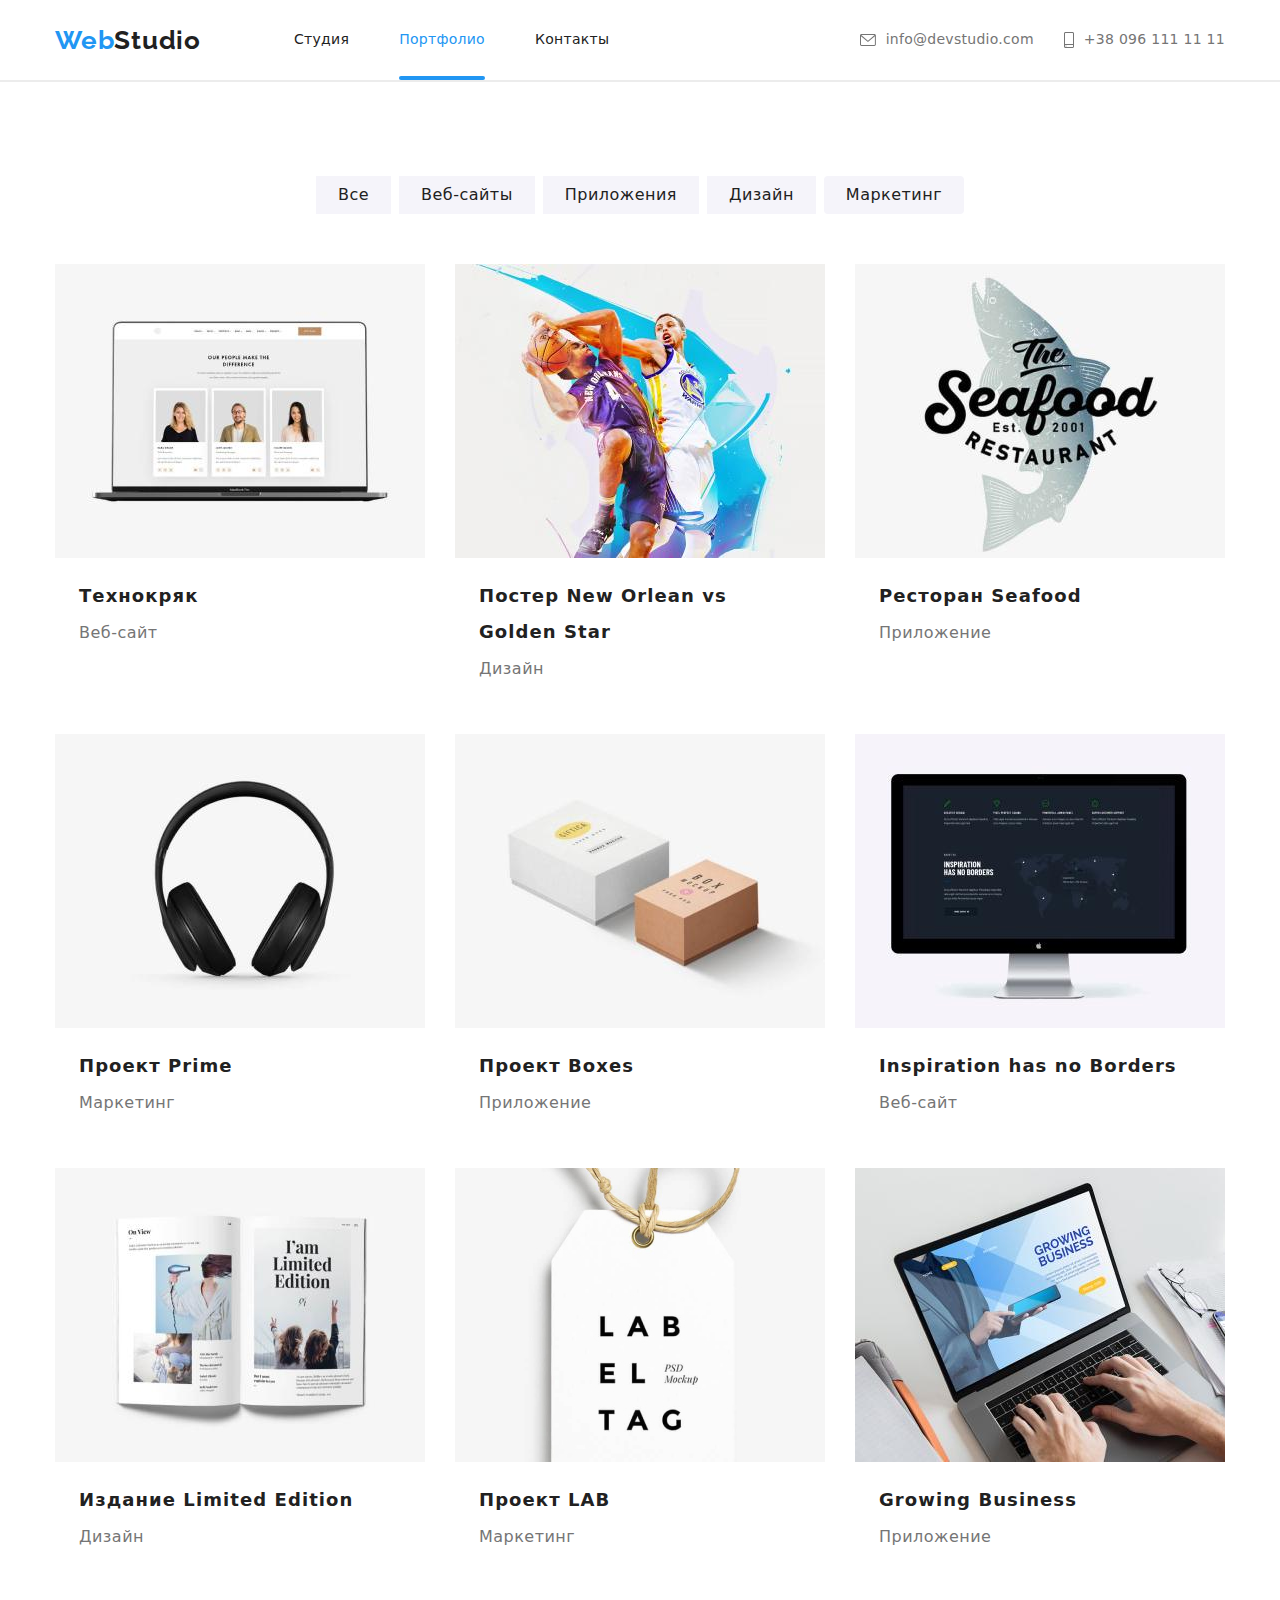
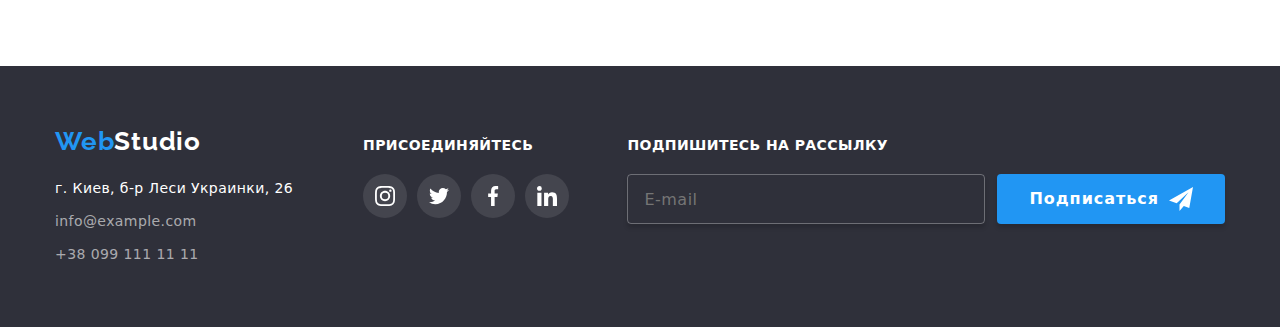
==== commit d113d114: "10-1" ====
--- a/portfolio.html
+++ b/portfolio.html
@@ -335,7 +335,7 @@
 						<ul class="footer__nav">
 							<li class="footer__nav-item">
 								<a
-									class="footer__nav-link"
+									class="footer__nav-links--inversed"
 									href="https://goo.gl/maps/Tve16uMiMmE9oABs9"
 									target="_blank"
 									rel="noopener noreferrer"
--- a/css/main.min.css
+++ b/css/main.min.css
@@ -1,2 +1,2 @@
-h1,h2,h3,h4,h5,h6,p{margin:0}ul{margin:0;padding:0;list-style:none}img{display:block;height:auto;max-width:100%}.container{margin:0 auto;width:1200px;padding-left:15px;padding-right:15px}body{color:#212121;background-color:#fff}a{text-decoration:none}.visually__hidden{margin-top:0;position:absolute;clip:rect(1px, 1px, 1px, 1px);padding:0;border:0;height:1px;width:1px;overflow:hidden}.section{padding-top:94px;padding-bottom:94px}.hero__button,.filter__button,.backdrop__button{margin:0 auto;text-align:center;border-radius:4px;border:0;background-color:#2196f3;color:#fff;cursor:pointer}.logo{font-family:"Raleway",sans-serif;font-weight:700;font-size:26px;line-height:1.2;letter-spacing:0.03em;color:#2196f3;font-style:normal}.logo__header{color:#212121}.logo__footer{color:#fff}.address{display:flex;align-items:baseline}.join{display:flex;align-items:center}.subscribe__title,.join__title{font-weight:700;font-size:14px;line-height:16px;letter-spacing:0.03em;text-transform:uppercase;color:#fff;font-style:normal;margin-bottom:20px}.section__title{margin-bottom:50px;margin-top:0;font-weight:700;font-size:36px;line-height:1.16;letter-spacing:0.03em;text-align:center}.filter{justify-content:center;display:flex;align-items:center;margin-bottom:50px}.filter__item:not(:last-child){margin-right:8px;background-color:#f5f4fa}.filter__button{text-align:center;min-width:73px;background-color:#f5f4fa;padding:6px 22px;font-weight:500;font-size:16px;line-height:1.63;letter-spacing:0.03em;color:#212121;text-transform:none;cursor:pointer;border:none;transition:box-shadow 1000ms cubic-bezier(0.4, 0, 0.2, 1),color 1000ms cubic-bezier(0.4, 0, 0.2, 1),background-color 1000ms cubic-bezier(0.4, 0, 0.2, 1)}.filter__button:hover,.filter__button:focus{background-color:#2196f3;color:#fff;box-shadow:0px 3px 1px rgba(0,0,0,0.1),0px 1px 2px rgba(0,0,0,0.08),0px 2px 2px rgba(0,0,0,0.12)}.submit__button,.subscribe__button{display:flex;margin:0 auto;border:0;padding:10px 32px;border-radius:4px;text-align:center;cursor:pointer;font-weight:700;font-size:16px;line-height:1.87;letter-spacing:0.06em;border-radius:4px;background-color:#2196f3;color:#fff;box-shadow:0px 4px 4px rgba(0,0,0,0.15);transition:background-color 1000ms cubic-bezier(0.4, 0, 0.2, 1)}.submit__button:hover,.submit__button:focus,.subscribe__button:hover,.subscribe__button:focus{background-color:#188ce8}.container__header{display:flex;align-items:center}.contacts{margin-left:auto}.header{background-color:#fff;border-bottom:2px solid #ececec}.menu{margin-left:93px}.contacts__item .contacts__link-icon{margin-right:10px;fill:currentColor}.contacts__link{display:flex;align-items:center;padding:32px 0px;transition:color 1000ms cubic-bezier(0.4, 0, 0.2, 1)}.menu,.contacts{display:flex;align-items:center}.navigation{display:flex;align-items:center}.contacts__icon{margin-right:10px;fill:currentColor}.contacts__link{display:flex;align-items:center;padding:32px 0px;transition:color 1000ms cubic-bezier(0.4, 0, 0.2, 1)}.menu__link{display:block;padding-top:32px;padding-bottom:32px;font-weight:500;font-size:14px;line-height:1.14;letter-spacing:0.02em;color:#212121;transition:color 1000ms cubic-bezier(0.4, 0, 0.2, 1)}.menu__item:not(:last-child){margin-right:50px}.contacts__item:not(:last-child){margin-right:30px}.contacts__link{font-weight:500;font-size:14px;line-height:1.14;letter-spacing:0.02em;color:#757575;transition:color 1000ms cubic-bezier(0.4, 0, 0.2, 1)}.contacts__link:hover,.contacts__link:focus{color:#2196f3}.menu__link{position:relative}.menu__link--current{color:#2196f3}.menu__link--current::after{content:"";display:block;width:100%;height:4px;position:absolute;left:0;bottom:0;background-color:#2196f3}.menu__link::after{display:block;border-radius:2px}.menu__link:hover,.menu__link:focus{color:#2196f3}.hero{max-width:1600px;height:600px;padding-top:200px;padding-bottom:200px;text-align:center;background-position:center;margin-right:auto;background-size:cover;background-repeat:no-repeat;background-color:#2f303a;background-image:linear-gradient(to right, rgba(47,48,58,0.4), rgba(47,48,58,0.4)),url(../images/hero.jpg)}.hero__title{font-weight:900;font-size:44px;margin-left:auto;margin-right:auto;line-height:1.36;letter-spacing:0.06em;color:#fff;margin-bottom:30px}.hero__button{display:inline-block;padding:10px 32px;min-width:200px;border-radius:4px;text-align:center;font-weight:700;font-size:16px;line-height:1.87;letter-spacing:0.06em;background-color:#2196f3;color:#fff;box-shadow:0px 4px 4px rgba(0,0,0,0.15);transition:background-color 1000ms cubic-bezier(0.4, 0, 0.2, 1)}.hero__button:hover,.hero__button:focus{background-color:#188ce8}.benefits__title{font-weight:700;font-size:14px;line-height:1.14;letter-spacing:0.03em;color:#212121;text-transform:uppercase}.benefits__text{margin-top:10px;margin-bottom:0;font-size:14px;line-height:1.71;letter-spacing:0.03em;color:#757575}.benefits__wrapper{display:flex;justify-content:center;align-items:center;margin-bottom:30px;height:120px;background-color:#f5f4fa;border-radius:4px}.benefits__item:not(:last-child){margin-right:30px}.benefits{display:flex;align-items:center}.activity__tumb{position:relative;display:flex}.activity__tumb::before{content:"";display:block;position:absolute;left:0;bottom:0;width:100%;height:70px;background:rgba(47,48,58,0.8)}.activity__label{position:absolute;left:50%;bottom:27px;width:100%;font-weight:700;font-size:14px;line-height:1.14;text-align:center;letter-spacing:0.03em;color:#fff;transform:translate(-50%, 0);text-transform:uppercase}.activity__item:not(:last-child){margin-right:30px}.activity{display:flex;align-items:center}.section--otherbackground{background-color:#f5f4fa}.command{display:flex;align-items:center}.command__item{box-shadow:0px 1px 3px rgba(0,0,0,0.12),0px 1px 1px rgba(0,0,0,0.14),0px 2px 1px rgba(0,0,0,0.2);border-radius:0px 0px 4px 4px;background-color:#fff}.command__item:not(:last-child){margin-right:30px}.command__title{margin-top:0;text-align:center;margin-bottom:10px;font-weight:500;font-size:16px;line-height:1.19;letter-spacing:0.03em}.command__text{margin-top:0;margin-bottom:16px;text-align:center;font-size:16px;line-height:1.19;letter-spacing:0.03em;color:#757575}.command__selector{padding-bottom:30px;padding-top:30px}.works{display:flex;flex-wrap:wrap}.works__title{margin-top:0;margin-bottom:4px;font-weight:700;font-size:18px;line-height:2;letter-spacing:0.06em;color:#212121}.works__text{margin-top:0;margin-bottom:0;font-size:16px;line-height:1.87;letter-spacing:0.03em;color:#757575}.works__label{font-size:18px;line-height:1.55;letter-spacing:0.03em;color:#fff}.works__overlay{position:absolute;top:0;left:0;width:100%;height:100%;transform:translateY(100%);visibility:hidden;padding:63px 24px;background-color:rgba(33,150,243,0.9);transition:transform 1000ms cubic-bezier(0.4, 0, 0.2, 1),visibility 1000ms cubic-bezier(0.4, 0, 0.2, 1)}.works__link:hover .works__overlay,.works__link:focus .works__overlay{transform:translateY(0);visibility:visible}.works__selector{padding:20px 24px;border-left:1px solid var(--works-bg-color);border-right:1px solid var(--works-bg-color);border-bottom:1px solid var(--works-bg-color)}.works__item{display:flex;width:370px;margin-right:30px;margin-bottom:30px}.works__item:nth-child(3n){margin-right:0}.works__item:nth-last-child(-n+3){margin-bottom:0}.works__box{position:relative;overflow:hidden}.works__link{width:100%;height:100%;border-radius:0px 0px 4px 4px;transition:box-shadow 1000ms cubic-bezier(0.4, 0, 0.2, 1)}.works__link:hover,.works__link:focus{box-shadow:0px 1px 1px rgba(0,0,0,0.12),0px 4px 4px rgba(0,0,0,0.06),1px 4px 6px rgba(0,0,0,0.16)}.social{justify-content:center;display:flex;align-items:center}.social__link{display:flex;justify-content:center;align-items:center;fill:#fff;background-color:rgba(255,255,255,0.1);width:44px;height:44px;border-radius:50%;transition:background-color 1000ms cubic-bezier(0.4, 0, 0.2, 1)}.social__link:hover,.social__link:focus{background-color:#2196f3;fill:#fff}.social__link-inversed{background-color:rgba(255,255,255,0.1);fill:#fff;transition:background-color 1000ms cubic-bezier(0.4, 0, 0.2, 1)}.social__link-inversed:hover,.social__link-inversed:focus{background-color:#2196f3}.social__link--inversed{background-color:transparent;fill:#afb1b8}.social__item:not(:last-child){margin-right:10px}.clients{display:flex;align-items:center}.clients__item{border:1px solid #afb1b8;border-radius:4px;width:170px;height:92px;cursor:pointer}.clients__item:not(:last-child){margin-right:30px}.clients__link{display:flex;align-items:center;justify-content:center;width:100%;height:100%;box-sizing:border-box;cursor:pointer;border:1px solid #afb1b8;border-radius:4px;fill:#afb1b8;transition:border 1000ms cubic-bezier(0.4, 0, 0.2, 1)}.clients__link:hover,.clients__link:focus{border-color:#2196f3;fill:#2196f3}.clients__link-icon{width:106px;height:60px;transition:fill 1000ms cubic-bezier(0.4, 0, 0.2, 1)}.clients__link-icon:hover,.clients__link-icon:focus{border-color:#2196f3;fill:#2196f3}.footer{background-color:#2f303a;padding-bottom:60px;padding-top:60px}.footer__nav-item:not(:last-child){margin-bottom:9px}.footer__nav-link{font-size:14px;line-height:1.7;letter-spacing:0.03em;color:#fff}.footer__nav{font-style:normal;margin-top:20px}.footer__address:not(:last-child){margin-right:70px}.footer__nav-links{font-size:14px;line-height:1.7;letter-spacing:0.03em;color:rgba(255,255,255,0.6)}.footer__main{display:flex;align-items:baseline}.subscribe{display:flex;align-items:flex-end;margin-left:auto}.subscribe__email{display:flex;flex-direction:column;margin-right:12px}.subscribe__input{min-width:358px;height:50px;padding-left:16px;font-size:16px;line-height:1.25;letter-spacing:0.03em;color:rgba(255,255,255,0.6);background-color:var(--hero-color);border:1px solid rgba(255,255,255,0.3);box-shadow:0px 4px 4px rgba(0,0,0,0.15);border-radius:4px;transition:border-color 1000ms cubic-bezier(0.4, 0, 0.2, 1)}.subscribe__input:hover,.subscribe__input:focus{border-color:#2196f3;outline:0}.subscribe__btn{display:flex;justify-content:center;align-items:center}.subscribe__icon{margin-left:10px}.backdrop{opacity:1;position:fixed;width:100%;height:100%;top:0;left:0;background:rgba(0,0,0,0.2);transition:opacity 1000ms cubic-bezier(0.4, 0, 0.2, 1)}.backdrop.is-hidden{opacity:0;pointer-events:none}.backdrop__btnclose{display:flex;justify-content:center;align-items:center;position:absolute;top:8px;right:8px;width:30px;height:30px;border-radius:50%;box-sizing:border-box;border:1px solid rgba(0,0,0,0.1);background-color:#fff;transition:fill 1000ms cubic-bezier(0.4, 0, 0.2, 1)}.backdrop__btnclose:hover,.backdrop__btnclose:focus{fill:#2196f3}.modal{position:absolute;transition:transform;top:50%;left:50%;padding:40px;transform:translate(-50%, -50%) scale(1);min-width:528px;min-height:581px;box-shadow:0px 1px 3px rgba(0,0,0,0.12),0px 1px 1px rgba(0,0,0,0.14),0px 2px 1px rgba(0,0,0,0.2);border-radius:4px;background-color:#fff}.modal__text{text-align:center;font-weight:700;font-size:20px;line-height:1.15;text-align:center;letter-spacing:0.03em;margin-bottom:12px}.form__field{display:flex;flex-direction:column;position:relative;margin-bottom:10px}.form__label{font-size:12px;line-height:1.16;letter-spacing:0.01em;color:#757575}.form__input{margin:0;padding:12px 42px;height:40px;border:1px solid rgba(33,33,33,0.2);box-sizing:border-box;border-radius:4px;position:relative;cursor:pointer;outline:none;transition:border-color 1000ms cubic-bezier(0.4, 0, 0.2, 1);transition:border-color 1000ms cubic-bezier(0.4, 0, 0.2, 1)}.form__input:focus+.form-icon{fill:#2196f3}.form__input:focus{border-color:#2196f3}.form__field label{margin-bottom:4px}.form__icon{position:absolute;top:30px;left:15px;transition:fill 1000ms cubic-bezier(0.4, 0, 0.2, 1)}.textarea{border:1px solid rgba(33,33,33,0.2);box-sizing:border-box;border-radius:4px;padding:12px 16px;resize:none;cursor:pointer;outline:none;transition:border-color 1000ms cubic-bezier(0.4, 0, 0.2, 1)}.textarea::placeholder{font-weight:400;font-size:12px;line-height:1.16;letter-spacing:0.01em;color:rgba(117,117,117,0.5)}.textarea:hover,.textarea:focus{border-color:#2196f3}.checkbox{display:flex;align-items:center;justify-content:center;position:absolute}.checkbox__label-text{margin:0;font-size:14px;line-height:1.71;letter-spacing:0.03em;color:#757575}.checkbox__label-link{color:#2196f3;cursor:pointer;margin:0;text-decoration:underline}.checkbox__label-icon{content:"";display:inline-block;width:16px;height:15px;background-color:#fff;border-radius:2px;border:2px solid #212121}.checkbox__label{display:flex;justify-content:center;align-items:center;cursor:pointer;margin-bottom:30px}.checkbox__label-icon{display:inline-block;width:16px;height:15px;margin-right:7px;transition:background-color 1000ms cubic-bezier(0.4, 0, 0.2, 1)}.checkbox__label-input:checked+.checkbox__label-icon{border-radius:2px;background-image:url(../images/icon-check.svg);background-size:contain;background-color:#2196f3;fill:#2196f3;display:flex;align-items:center;justify-content:center;border-color:#2196f3}
+h1,h2,h3,h4,h5,h6,p{margin:0}ul{margin:0;padding:0;list-style:none}img{display:block;height:auto;max-width:100%}.container{margin:0 auto;width:1200px;padding-left:15px;padding-right:15px}body{color:#212121;background-color:#fff}a{text-decoration:none}.visually__hidden{margin-top:0;position:absolute;clip:rect(1px, 1px, 1px, 1px);padding:0;border:0;height:1px;width:1px;overflow:hidden}.section{padding-top:94px;padding-bottom:94px}.hero__button,.filter__button,.backdrop__button{margin:0 auto;text-align:center;border-radius:4px;border:0;background-color:#2196f3;color:#fff;cursor:pointer}.logo{font-size:26px;font-weight:700;line-height:1.19;letter-spacing:.03em;font-family:"Raleway",sans-serif;color:#2196f3;font-style:normal}.logo__header{color:#212121}.logo__footer{color:#fff}.address{display:flex;align-items:baseline}.join{display:flex;align-items:center}.subscribe__title,.join__title{font-size:14px;font-weight:700;line-height:1.14;letter-spacing:.03em;text-transform:uppercase;color:#fff;font-style:normal;margin-bottom:20px}.section__title{font-size:36px;font-weight:700;line-height:1.17;letter-spacing:.03em;margin-bottom:50px;margin-top:0;text-align:center}.filter{justify-content:center;display:flex;align-items:center;margin-bottom:50px}.filter__item:not(:last-child){margin-right:8px;background-color:#f5f4fa}.filter__button{font-size:16px;font-weight:500;line-height:1.63;letter-spacing:.03em;text-align:center;min-width:73px;background-color:#f5f4fa;padding:6px 22px;color:#212121;text-transform:none;cursor:pointer;border:none;transition:box-shadow 1000ms cubic-bezier(0.4, 0, 0.2, 1),color 1000ms cubic-bezier(0.4, 0, 0.2, 1),background-color 1000ms cubic-bezier(0.4, 0, 0.2, 1)}.filter__button:hover,.filter__button:focus{background-color:#2196f3;color:#fff;box-shadow:0px 3px 1px rgba(0,0,0,0.1),0px 1px 2px rgba(0,0,0,0.08),0px 2px 2px rgba(0,0,0,0.12)}.submit__button,.subscribe__button{font-size:16px;font-weight:700;line-height:1.88;letter-spacing:.06em;display:flex;margin:0 auto;border:0;padding:10px 32px;border-radius:4px;text-align:center;cursor:pointer;border-radius:4px;background-color:#2196f3;color:#fff;box-shadow:0px 4px 4px rgba(0,0,0,0.15);transition:background-color 1000ms cubic-bezier(0.4, 0, 0.2, 1)}.submit__button:hover,.submit__button:focus,.subscribe__button:hover,.subscribe__button:focus{background-color:#188ce8}.header{background-color:#fff;border-bottom:2px solid #ececec}.container__header{display:flex;align-items:center}.contacts{margin-left:auto}.menu{margin-left:93px}.contacts__item .contacts__link-icon{margin-right:10px;fill:currentColor}.contacts__link{display:flex;align-items:center;padding:32px 0px;transition:color 1000ms cubic-bezier(0.4, 0, 0.2, 1)}.menu,.contacts{display:flex;align-items:center}.navigation{display:flex;align-items:center}.contacts__icon{margin-right:10px;fill:currentColor}.contacts__link{display:flex;align-items:center;padding:32px 0px;transition:color 1000ms cubic-bezier(0.4, 0, 0.2, 1)}.menu__link{font-size:14px;font-weight:500;line-height:1.14;letter-spacing:.02em;display:block;padding-top:32px;padding-bottom:32px;color:#212121;transition:color 1000ms cubic-bezier(0.4, 0, 0.2, 1)}.menu__item:not(:last-child){margin-right:50px}.contacts__item:not(:last-child){margin-right:30px}.contacts__link{font-size:14px;font-weight:500;line-height:1.14;letter-spacing:.02em;color:#757575;transition:color 1000ms cubic-bezier(0.4, 0, 0.2, 1)}.contacts__link:hover,.contacts__link:focus{color:#2196f3}.menu__link{position:relative}.menu__link--current{color:#2196f3}.menu__link--current::after{content:"";display:block;width:100%;height:4px;position:absolute;left:0;bottom:0;background-color:#2196f3}.menu__link::after{display:block;border-radius:2px}.menu__link:hover,.menu__link:focus{color:#2196f3}.hero{max-width:1600px;height:600px;padding-top:200px;padding-bottom:200px;text-align:center;background-position:center;margin-right:auto;background-size:cover;background-repeat:no-repeat;background-color:#2f303a;background-image:linear-gradient(to right, rgba(47,48,58,0.4), rgba(47,48,58,0.4)),url(../images/hero.jpg)}.hero__title{font-size:44px;font-weight:900;line-height:1.36;letter-spacing:.06em;margin-left:auto;margin-right:auto;color:#fff;margin-bottom:30px}.hero__button{display:inline-block;padding:10px 32px;min-width:200px;border-radius:4px;text-align:center;font-weight:700;font-size:16px;line-height:1.87;letter-spacing:0.06em;background-color:#2196f3;color:#fff;box-shadow:0px 4px 4px rgba(0,0,0,0.15);transition:background-color 1000ms cubic-bezier(0.4, 0, 0.2, 1)}.hero__button:hover,.hero__button:focus{background-color:#188ce8}.benefits{display:flex;align-items:center}.benefits__title{font-size:14px;font-weight:700;line-height:1.14;letter-spacing:.03em;color:#212121;text-transform:uppercase}.benefits__text{font-size:14px;font-weight:400;line-height:1.71;letter-spacing:.03em;margin-top:10px;margin-bottom:0;color:#757575}.benefits__wrapper{display:flex;justify-content:center;align-items:center;margin-bottom:30px;height:120px;background-color:#f5f4fa;border-radius:4px}.benefits__item:not(:last-child){margin-right:30px}.activity{display:flex;align-items:center}.activity__tumb{position:relative;display:flex}.activity__tumb::before{content:"";display:block;position:absolute;left:0;bottom:0;width:100%;height:70px;background:rgba(47,48,58,0.8)}.activity__label{font-size:14px;font-weight:700;line-height:1.14;letter-spacing:.03em;position:absolute;left:50%;bottom:27px;width:100%;text-align:center;color:#fff;transform:translate(-50%, 0);text-transform:uppercase}.activity__item:not(:last-child){margin-right:30px}.command{display:flex;align-items:center}.command__title{font-size:16px;font-weight:500;line-height:2.63;letter-spacing:.03em;margin-top:0;text-align:center;margin-bottom:10px}.section--otherbackground{background-color:#f5f4fa}.command__item{box-shadow:0px 1px 3px rgba(0,0,0,0.12),0px 1px 1px rgba(0,0,0,0.14),0px 2px 1px rgba(0,0,0,0.2);border-radius:0px 0px 4px 4px;background-color:#fff}.command__item:not(:last-child){margin-right:30px}.command__text{font-size:16px;font-weight:400;line-height:1.19;letter-spacing:.03em;margin-top:0;margin-bottom:16px;text-align:center;color:#757575}.command__selector{padding-bottom:30px;padding-top:30px}.works{display:flex;flex-wrap:wrap}.works__title{font-size:18px;font-weight:700;line-height:2;letter-spacing:.06em;margin-top:0;margin-bottom:4px;color:#212121}.works__text{font-size:16px;font-weight:400;line-height:1.88;letter-spacing:.03em;margin-top:0;margin-bottom:0;color:#757575}.works__label{font-size:18px;font-weight:400;line-height:1.56;letter-spacing:.03em;color:#fff}.works__overlay{position:absolute;top:0;left:0;width:100%;height:100%;transform:translateY(100%);visibility:hidden;padding:63px 24px;background-color:rgba(33,150,243,0.9);transition:transform 1000ms cubic-bezier(0.4, 0, 0.2, 1),visibility 1000ms cubic-bezier(0.4, 0, 0.2, 1)}.works__link:hover .works__overlay,.works__link:focus .works__overlay{transform:translateY(0);visibility:visible}.works__selector{padding:20px 24px;border-left:1px solid var(--works-bg-color);border-right:1px solid var(--works-bg-color);border-bottom:1px solid var(--works-bg-color)}.works__item{display:flex;width:370px;margin-right:30px;margin-bottom:30px}.works__item:nth-child(3n){margin-right:0}.works__item:nth-last-child(-n+3){margin-bottom:0}.works__box{position:relative;overflow:hidden}.works__link{width:100%;height:100%;border-radius:0px 0px 4px 4px;transition:box-shadow 1000ms cubic-bezier(0.4, 0, 0.2, 1)}.works__link:hover,.works__link:focus{box-shadow:0px 1px 1px rgba(0,0,0,0.12),0px 4px 4px rgba(0,0,0,0.06),1px 4px 6px rgba(0,0,0,0.16)}.social{justify-content:center;display:flex;align-items:center}.social__link{display:flex;justify-content:center;align-items:center;fill:#fff;background-color:rgba(255,255,255,0.1);width:44px;height:44px;border-radius:50%;transition:background-color 1000ms cubic-bezier(0.4, 0, 0.2, 1)}.social__link:hover,.social__link:focus{background-color:#2196f3;fill:#fff}.social__link-inversed{background-color:rgba(255,255,255,0.1);fill:#fff;transition:background-color 1000ms cubic-bezier(0.4, 0, 0.2, 1)}.social__link-inversed:hover,.social__link-inversed:focus{background-color:#2196f3}.social__link--inversed{background-color:transparent;fill:#afb1b8}.social__item:not(:last-child){margin-right:10px}.clients{display:flex;align-items:center}.clients__item{border:1px solid #afb1b8;border-radius:4px;width:170px;height:92px;cursor:pointer}.clients__item:not(:last-child){margin-right:30px}.clients__link{display:flex;align-items:center;justify-content:center;width:100%;height:100%;box-sizing:border-box;cursor:pointer;border:1px solid #afb1b8;border-radius:4px;fill:#afb1b8;transition:border 1000ms cubic-bezier(0.4, 0, 0.2, 1)}.clients__link:hover,.clients__link:focus{border-color:#2196f3;fill:#2196f3}.clients__link-icon{width:106px;height:60px;transition:fill 1000ms cubic-bezier(0.4, 0, 0.2, 1)}.clients__link-icon:hover,.clients__link-icon:focus{border-color:#2196f3;fill:#2196f3}.footer{background-color:#2f303a;padding-bottom:60px;padding-top:60px}.footer__nav{font-style:normal;margin-top:20px}.footer__main{display:flex;align-items:baseline}.footer__nav-item:not(:last-child){margin-bottom:9px}.footer__nav-links--inversed{font-size:14px;font-weight:400;line-height:1.71;letter-spacing:.03em;color:#fff}.footer__address:not(:last-child){margin-right:70px}.footer__nav-links{font-size:14px;font-weight:400;line-height:1.71;letter-spacing:.03em;color:rgba(255,255,255,0.6)}.subscribe{display:flex;align-items:flex-end;margin-left:auto}.subscribe__email{display:flex;flex-direction:column;margin-right:12px}.subscribe__input{font-size:16px;font-weight:400;line-height:1.25;letter-spacing:.03em;min-width:358px;height:50px;padding-left:16px;color:rgba(255,255,255,0.6);background-color:var(--hero-color);border:1px solid rgba(255,255,255,0.3);box-shadow:0px 4px 4px rgba(0,0,0,0.15);border-radius:4px;transition:border-color 1000ms cubic-bezier(0.4, 0, 0.2, 1)}.subscribe__input:hover,.subscribe__input:focus{border-color:#2196f3;outline:0}.subscribe__btn{display:flex;justify-content:center;align-items:center}.subscribe__icon{margin-left:10px}.backdrop{opacity:1;position:fixed;width:100%;height:100%;top:0;left:0;background:rgba(0,0,0,0.2);transition:opacity 1000ms cubic-bezier(0.4, 0, 0.2, 1)}.backdrop.is-hidden{opacity:0;pointer-events:none}.backdrop__btnclose{display:flex;justify-content:center;align-items:center;position:absolute;top:8px;right:8px;width:30px;height:30px;border-radius:50%;box-sizing:border-box;border:1px solid rgba(0,0,0,0.1);background-color:#fff;transition:fill 1000ms cubic-bezier(0.4, 0, 0.2, 1)}.backdrop__btnclose:hover,.backdrop__btnclose:focus{fill:#2196f3}.modal{position:absolute;transition:transform;top:50%;left:50%;padding:40px;transform:translate(-50%, -50%) scale(1);min-width:528px;min-height:581px;box-shadow:0px 1px 3px rgba(0,0,0,0.12),0px 1px 1px rgba(0,0,0,0.14),0px 2px 1px rgba(0,0,0,0.2);border-radius:4px;background-color:#fff}.modal__text{font-size:20px;font-weight:700;line-height:1.15;letter-spacing:.03em;text-align:center;text-align:center;margin-bottom:12px}.form__field{display:flex;flex-direction:column;position:relative;margin-bottom:10px}.form__label{font-size:12px;font-weight:400;line-height:1.17;letter-spacing:.01em;color:#757575}.form__input{margin:0;padding:12px 42px;height:40px;border:1px solid rgba(33,33,33,0.2);box-sizing:border-box;border-radius:4px;position:relative;cursor:pointer;outline:none;transition:border-color 1000ms cubic-bezier(0.4, 0, 0.2, 1);transition:border-color 1000ms cubic-bezier(0.4, 0, 0.2, 1)}.form__input:focus+.form-icon{fill:#2196f3}.form__input:focus{border-color:#2196f3}.form__field label{margin-bottom:4px}.form__icon{position:absolute;top:30px;left:15px;transition:fill 1000ms cubic-bezier(0.4, 0, 0.2, 1)}.textarea{border:1px solid rgba(33,33,33,0.2);box-sizing:border-box;border-radius:4px;padding:12px 16px;resize:none;cursor:pointer;outline:none;transition:border-color 1000ms cubic-bezier(0.4, 0, 0.2, 1)}.textarea::placeholder{font-weight:400;font-size:12px;line-height:1.16;letter-spacing:0.01em;color:rgba(117,117,117,0.5)}.textarea:hover,.textarea:focus{border-color:#2196f3}.checkbox{display:flex;align-items:center;justify-content:center;position:absolute}.checkbox__label-text{font-size:14px;font-weight:400;line-height:1.71;letter-spacing:.03em;margin:0;color:#757575}.checkbox__label-link{color:#2196f3;cursor:pointer;margin:0;text-decoration:underline}.checkbox__label-icon{content:"";display:inline-block;width:16px;height:15px;background-color:#fff;border-radius:2px;border:2px solid #212121}.checkbox__label{display:flex;justify-content:center;align-items:center;cursor:pointer;margin-bottom:30px}.checkbox__label-icon{display:inline-block;width:16px;height:15px;margin-right:7px;transition:background-color 1000ms cubic-bezier(0.4, 0, 0.2, 1)}.checkbox__label-input:checked+.checkbox__label-icon{border-radius:2px;background-image:url(../images/icon-check.svg);background-size:contain;background-color:#2196f3;fill:#2196f3;display:flex;align-items:center;justify-content:center;border-color:#2196f3}
 /*# sourceMappingURL=main.min.css.map */